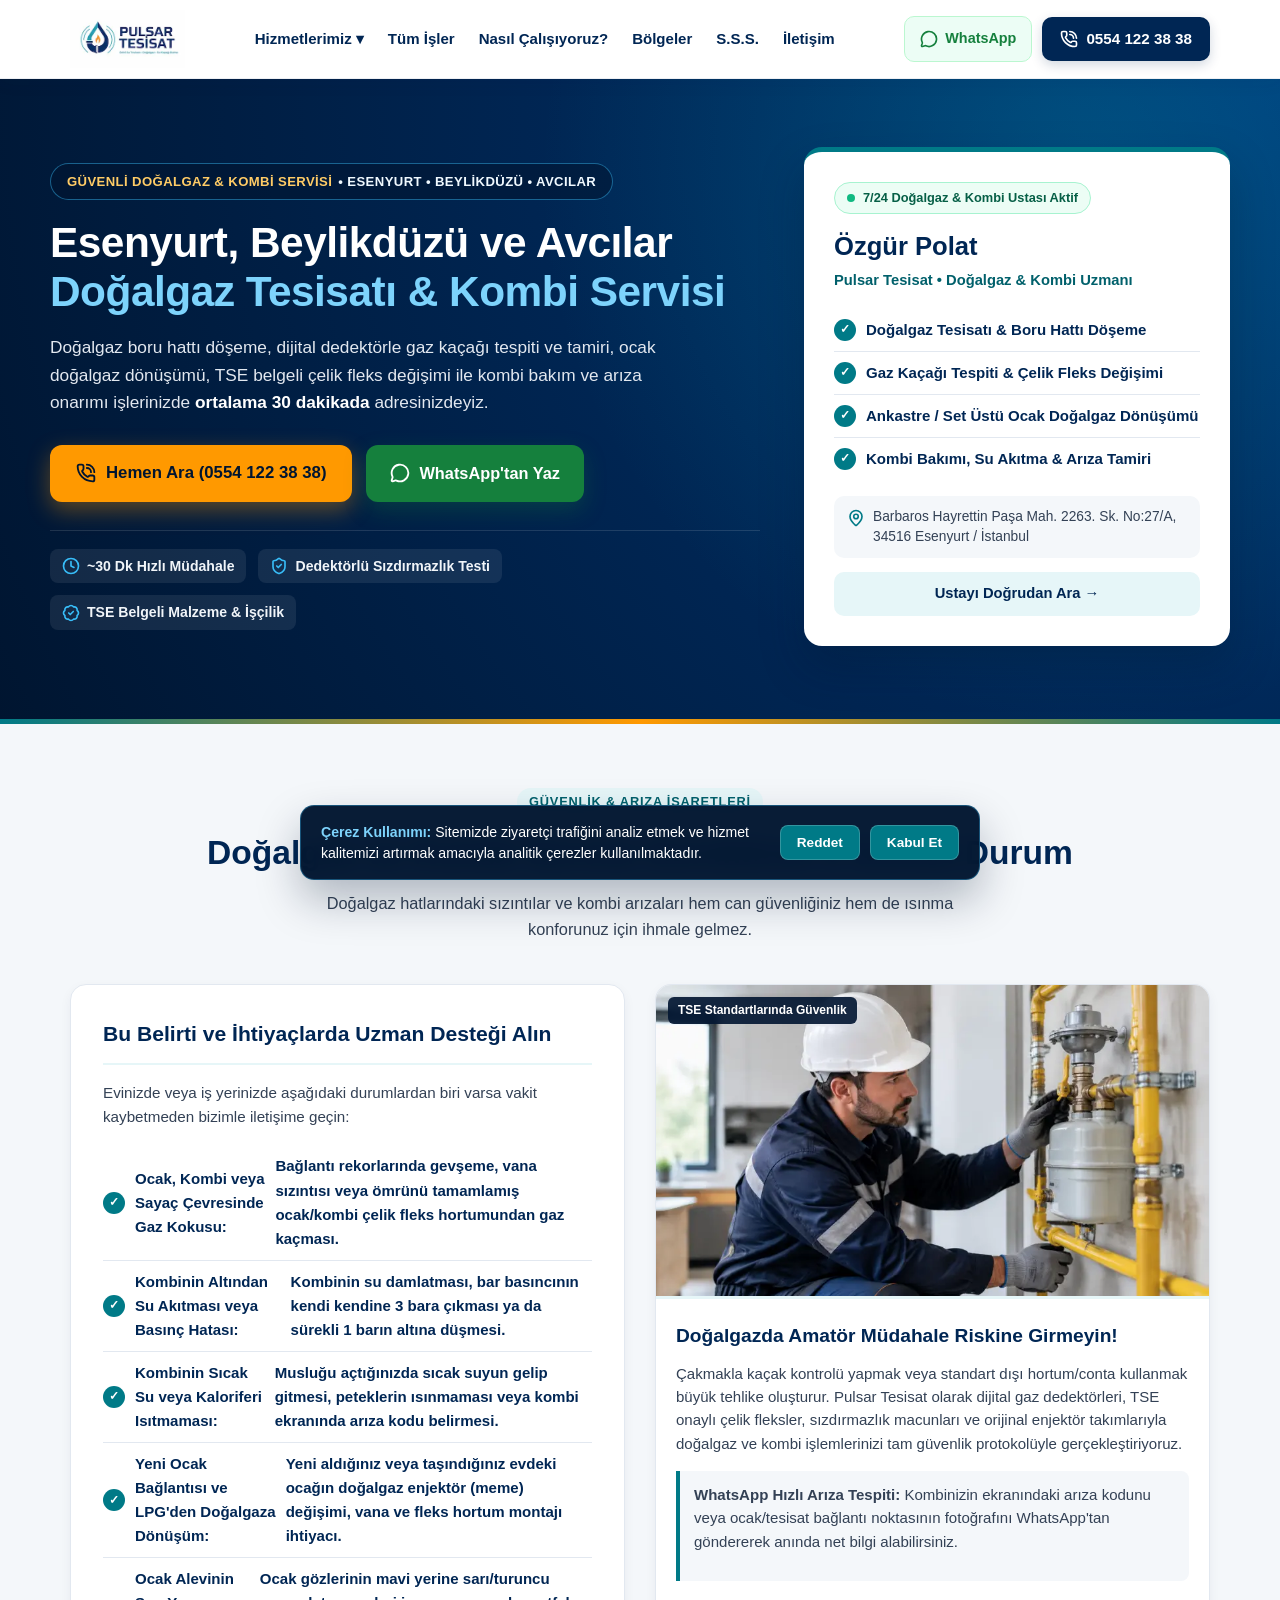
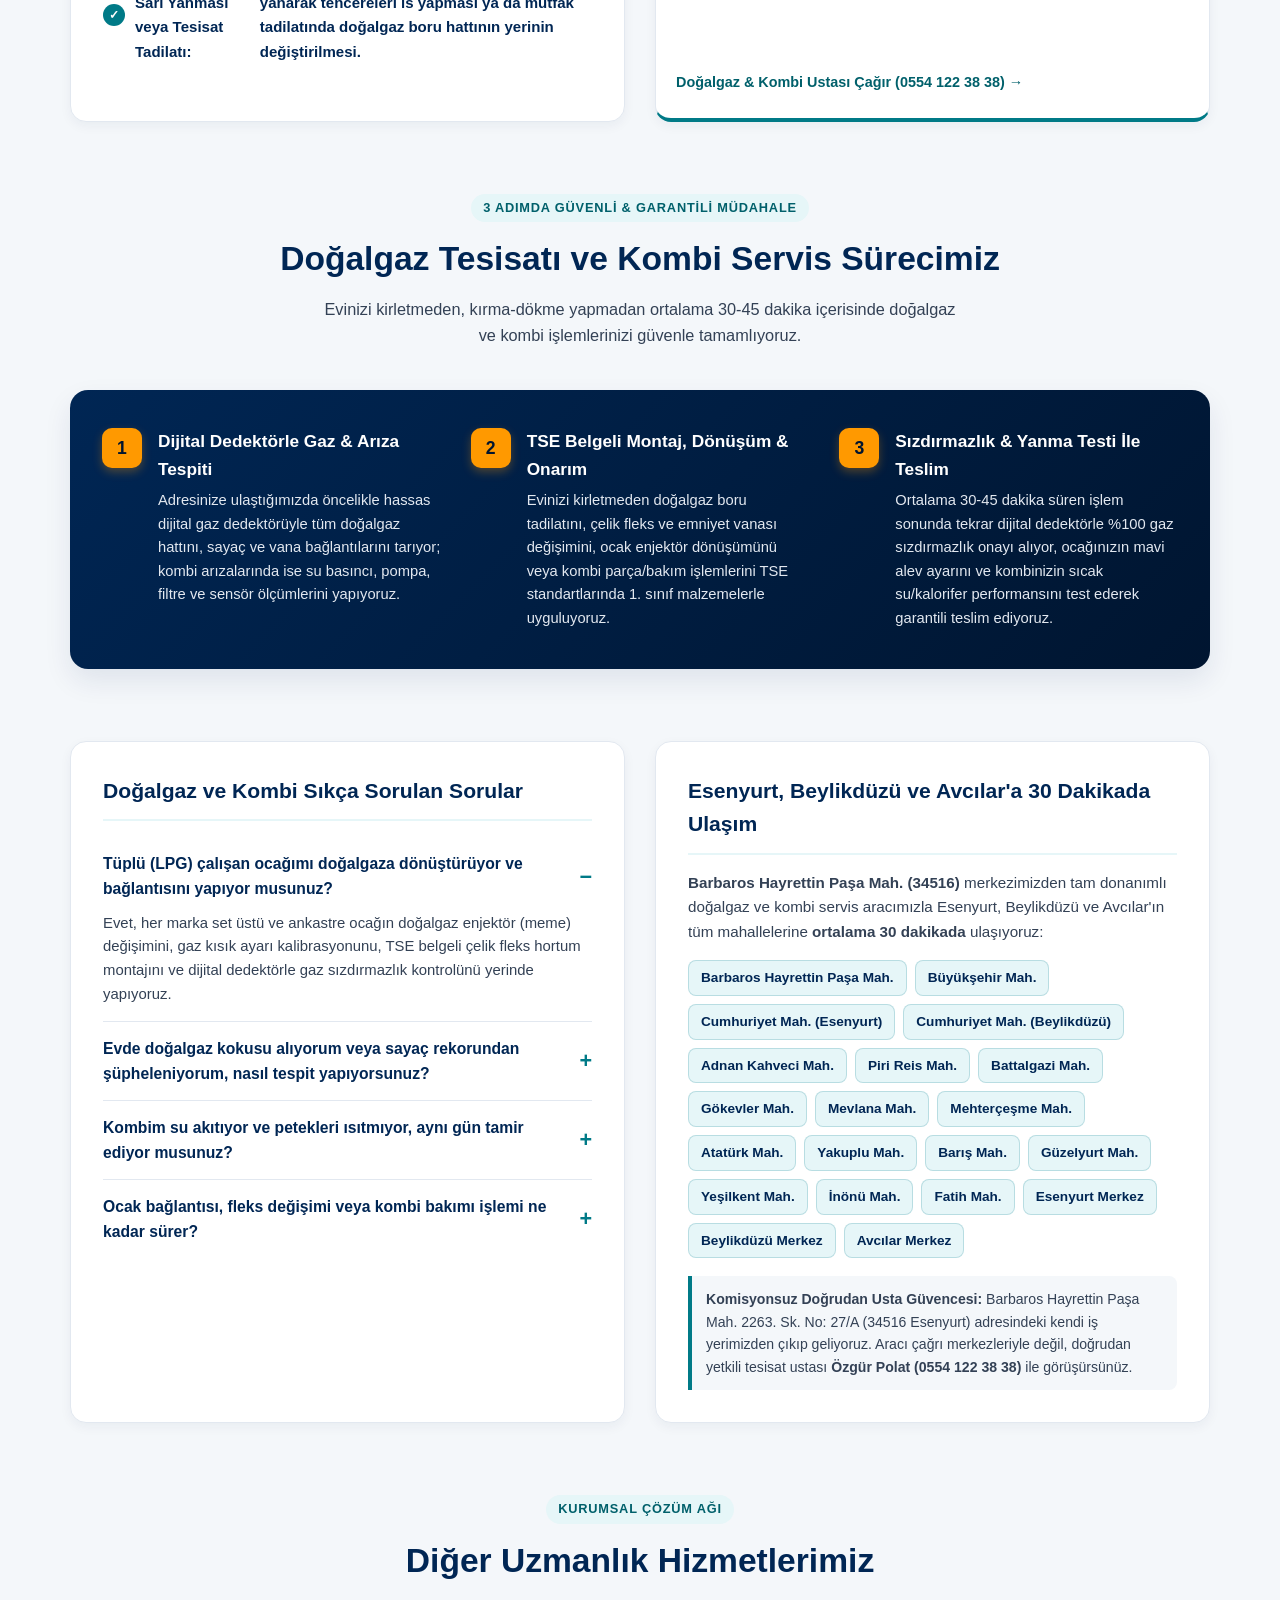
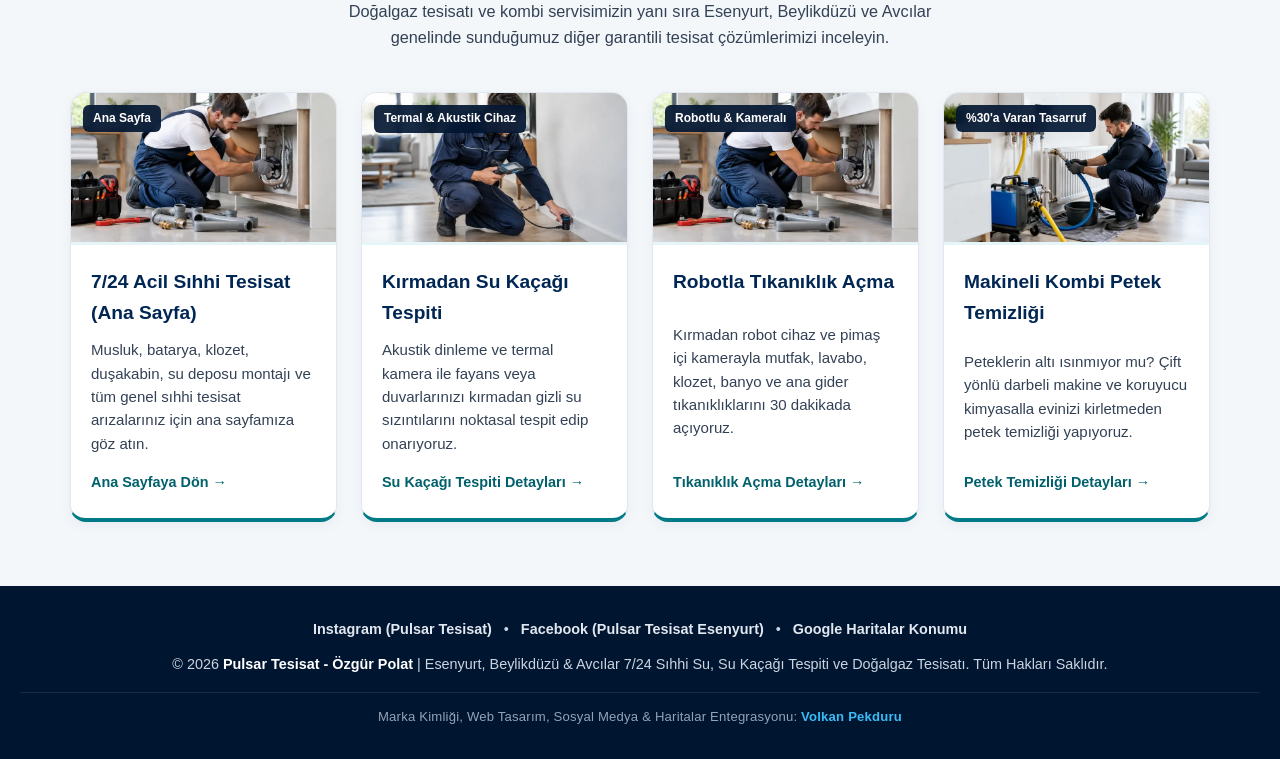
==== dogalgaz-kombi-servisi.html @ 93e3e52d "Add files via upload" ====
<!doctype html>
<html lang="tr">
  <head>
    <!-- KVKK & Google Consent Mode Varsayılan Ayarı -->
    <script>
      window.dataLayer = window.dataLayer || [];
      function gtag() {
        dataLayer.push(arguments);
      }
      const savedConsent = localStorage.getItem("pulsar_cookie_consent");
      gtag("consent", "default", {
        analytics_storage: savedConsent === "granted" ? "granted" : "denied",
        ad_storage: "denied",
        ad_user_data: "denied",
        ad_personalization: "denied",
      });
    </script>

    <!-- Google tag (gtag.js) -->
    <script async src="https://googletagmanager.com/gtm.js?id=GTM-5T6CG87S"></script>
    <script>
      window.dataLayer = window.dataLayer || [];
      function gtag() {
        dataLayer.push(arguments);
      }
      gtag("js", new Date());
    </script>

    <!-- Telefon, WhatsApp ve Harita Tıklama Takibi -->
    <script>
      document.addEventListener("click", function (e) {
        const link = e.target.closest("a");
        if (!link) return;
        const href = link.getAttribute("href") || "";

        if (href.startsWith("tel:")) {
          gtag("event", "telefon_aramasi", { event_category: "iletisim", event_label: "0554 122 38 38" });
        } else if (href.includes("wa.me") || href.includes("whatsapp")) {
          gtag("event", "whatsapp_tiklama", { event_category: "iletisim", event_label: "WhatsApp Mesaj" });
        } else if (href.includes("/maps") || href.includes("maps.") || href.includes("share.google")) {
          gtag("event", "harita_yol_tarifi", { event_category: "konum", event_label: "Google Haritalar" });
        }
      });
    </script>
    <meta charset="UTF-8" />
    <meta name="viewport" content="width=device-width, initial-scale=1.0" />
    <title>Esenyurt, Beylikdüzü ve Avcılar Doğalgaz Tesisatı & Kombi Servisi | Pulsar Tesisat</title>
    <meta name="description" content="Esenyurt, Beylikdüzü ve Avcılar'da doğalgaz tesisatı, gaz kaçağı tespiti, ocak doğalgaz dönüşümü, fleks hortum değişimi ve kombi bakım/arıza servisi: 0554 122 38 38" />
    <meta name="robots" content="index, follow, max-image-preview:large, max-snippet:-1, max-video-preview:-1" />
    <meta name="theme-color" content="#002654" />
    <meta name="geo.region" content="TR-34" />
    <meta name="geo.placename" content="Esenyurt, İstanbul" />
    <meta name="geo.position" content="41.0272691;28.6431282" />
    <meta name="ICBM" content="41.0272691, 28.6431282" />

    <link rel="canonical" href="https://pulsartesisat.com/dogalgaz-kombi-servisi.html" />
    <link rel="icon" href="https://pulsartesisat.com" sizes="192x192" type="image/png" />
    <link rel="apple-touch-icon" href="https://pulsartesisat.com" />

    <!-- Open Graph / WhatsApp & Sosyal Medya Önizleme -->
    <meta property="og:type" content="website" />
    <meta property="og:locale" content="tr_TR" />
    <meta property="og:site_name" content="Pulsar Tesisat" />
    <meta property="og:url" content="https://pulsartesisat.com/dogalgaz-kombi-servisi.html" />
    <meta property="og:title" content="Esenyurt, Beylikdüzü ve Avcılar Doğalgaz Tesisatı & Kombi Servisi | Pulsar Tesisat" />
    <meta property="og:description" content="Doğalgaz boru hattı döşeme, gaz kaçağı tamiri, ocak doğalgaz dönüşümü ve kombi bakım/onarım servisi. Ortalama 30 dakikada kapınızdayız: 0554 122 38 38" />
    <meta property="og:image" content="https://pulsartesisat.com/hizmet-dogalgaz.webp" />
    <meta property="og:image:width" content="840" />
    <meta property="og:image:height" content="472" />

    <!-- Twitter Card -->
    <meta name="twitter:card" content="summary_large_image" />
    <meta name="twitter:title" content="Esenyurt, Beylikdüzü & Avcılar Doğalgaz Tesisatı ve Kombi Servisi" />
    <meta name="twitter:description" content="Doğalgaz tesisatı, ocak dönüşümü, gaz kaçağı onarımı ve kombi bakım servisi. Hemen arayın: 0554 122 38 38" />
    <meta name="twitter:image" content="https://pulsartesisat.com/hizmet-dogalgaz.webp" />

    <link rel="stylesheet" href="style.css" />

    <!-- 1. Hizmet ve Yerel İşletme (Service + Plumber) Yapısal Veri Şeması (JSON-LD) -->
    <script type="application/ld+json">
      {
        "@context": "https://schema.org",
        "@type": "Service",
        "@id": "https://pulsartesisat.com/dogalgaz-kombi-servisi.html#service",
        "name": "Doğalgaz Tesisatı, Ocak Dönüşümü ve Kombi Bakım/Arıza Servisi",
        "serviceType": "Doğalgaz Tesisatı, Ocak Doğalgaz Dönüşümü ve Kombi Tamir/Bakım Servisi",
        "url": "https://pulsartesisat.com/dogalgaz-kombi-servisi.html",
        "image": "https://pulsartesisat.com/hizmet-dogalgaz.webp",
        "description": "Esenyurt, Beylikdüzü ve Avcılar genelinde doğalgaz tesisatı kurulumu, boru hattı tadilatı, dijital dedektörle gaz kaçağı tespiti, ocak doğalgaz dönüşümü, çelik fleks hortum değişimi ve kombi bakım/arıza onarım servisi.",
        "provider": {
          "@type": "Plumber",
          "@id": "https://pulsartesisat.com/#plumber",
          "name": "Pulsar Tesisat - Özgür Polat",
          "url": "https://pulsartesisat.com/",
          "logo": {
            "@type": "ImageObject",
            "url": "https://pulsartesisat.com/favicon.png",
            "width": 192,
            "height": 192
          },
          "image": "https://pulsartesisat.com/hizmet-dogalgaz.webp",
          "telephone": "+905541223838",
          "email": "pulsartesisat@gmail.com",
          "priceRange": "₺₺",
          "address": {
            "@type": "PostalAddress",
            "streetAddress": "Barbaros Hayrettin Paşa Mah. 2263. Sk. No: 27/A",
            "addressLocality": "Esenyurt",
            "addressRegion": "İstanbul",
            "postalCode": "34516",
            "addressCountry": "TR"
          },
          "geo": {
            "@type": "GeoCoordinates",
            "latitude": 41.0272691,
            "longitude": 28.6431282
          },
          "openingHoursSpecification": {
            "@type": "OpeningHoursSpecification",
            "dayOfWeek": ["Monday", "Tuesday", "Wednesday", "Thursday", "Friday", "Saturday", "Sunday"],
            "opens": "00:00",
            "closes": "23:59"
          }
        },
        "areaServed": [
          { "@type": "City", "name": "Esenyurt, İstanbul" },
          { "@type": "City", "name": "Beylikdüzü, İstanbul" },
          { "@type": "City", "name": "Avcılar, İstanbul" },
          { "@type": "Place", "name": "Barbaros Hayrettin Paşa Mahallesi, Esenyurt" },
          { "@type": "Place", "name": "Büyükşehir Mahallesi, Beylikdüzü" },
          { "@type": "Place", "name": "Cumhuriyet Mahallesi, Beylikdüzü" },
          { "@type": "Place", "name": "Cumhuriyet Mahallesi, Esenyurt" },
          { "@type": "Place", "name": "Adnan Kahveci Mahallesi, Beylikdüzü" },
          { "@type": "Place", "name": "Piri Reis Mahallesi, Esenyurt" },
          { "@type": "Place", "name": "Battalgazi Mahallesi, Esenyurt" },
          { "@type": "Place", "name": "Gökevler Mahallesi, Esenyurt" },
          { "@type": "Place", "name": "Mevlana Mahallesi, Esenyurt" },
          { "@type": "Place", "name": "Mehterçeşme Mahallesi, Esenyurt" },
          { "@type": "Place", "name": "Atatürk Mahallesi, Esenyurt" },
          { "@type": "Place", "name": "Yakuplu Mahallesi, Beylikdüzü" },
          { "@type": "Place", "name": "Barış Mahallesi, Beylikdüzü" },
          { "@type": "Place", "name": "Güzelyurt Mahallesi, Esenyurt" },
          { "@type": "Place", "name": "Yeşilkent Mahallesi, Esenyurt" },
          { "@type": "Place", "name": "İnönü Mahallesi, Esenyurt" },
          { "@type": "Place", "name": "Fatih Mahallesi, Esenyurt" }
        ]
      }
    </script>

    <!-- 2. Sıkça Sorulan Sorular (FAQPage) Yapısal Veri Şeması (JSON-LD) -->
    <script type="application/ld+json">
      {
        "@context": "https://schema.org",
        "@type": "FAQPage",
        "mainEntity": [
          {
            "@type": "Question",
            "name": "Tüplü (LPG) çalışan ocağımı doğalgaza dönüştürüyor ve bağlantısını yapıyor musunuz?",
            "acceptedAnswer": {
              "@type": "Answer",
              "text": "Evet, her marka set üstü ve ankastre ocağın doğalgaz enjektör (meme) değişimini, gaz kısık ayarı kalibrasyonunu, TSE belgeli çelik fleks hortum montajını ve dijital dedektörle gaz sızdırmazlık kontrolünü yerinde yapıyoruz."
            }
          },
          {
            "@type": "Question",
            "name": "Evde doğalgaz kokusu alıyorum veya sayaç rekorundan şüpheleniyorum, nasıl tespit yapıyorsunuz?",
            "acceptedAnswer": {
              "@type": "Answer",
              "text": "Hassas dijital gaz kaçağı dedektörümüzle sayaç bağlantılarını, vana rekorlarını, ocak fleksini ve kombi hattını tarayarak sızıntı noktasını anında belirliyor; aşınmış conta, vana veya fleks hortumu TSE onaylı malzemeyle değiştirip güvenliğinizi sağlıyoruz."
            }
          },
          {
            "@type": "Question",
            "name": "Kombim su akıtıyor ve petekleri ısıtmıyor, aynı gün tamir ediyor musunuz?",
            "acceptedAnswer": {
              "@type": "Answer",
              "text": "Evet, kombinin su akıtma, basınç düşürme, sıcak su vermeme veya petekleri ısıtmama arızalarına aynı gün müdahale ediyoruz. Genleşme tankı basıncı, doldurma musluğu, emniyet ventili, üç yollu vana ve filtre kontrollerini yaparak arızayı yerinde gideriyoruz."
            }
          },
          {
            "@type": "Question",
            "name": "Ocak bağlantısı, fleks değişimi veya kombi bakımı işlemi ne kadar sürer?",
            "acceptedAnswer": {
              "@type": "Answer",
              "text": "Ocak doğalgaz dönüşümü, çelik fleks hortum montajı ve gaz kaçağı onarımı ortalama 20-30 dakika; detaylı kombi bakımı ve arıza onarımı ise ortalama 30-45 dakika içinde tamamlanarak güvenli kullanımınıza sunulur."
            }
          }
        ]
      }
    </script>
  </head>
  <body>
    <header>
      <div class="nav-container">
        <a href="index.html" class="logo-box" aria-label="Pulsar Tesisat Ana Sayfa">
          <img src="logo.webp" alt="Pulsar Tesisat - Esenyurt Beylikdüzü Avcılar Tesisatçı" width="280" height="141" fetchpriority="high" />
        </a>
        <nav class="nav-links" id="navLinks" aria-label="Ana Menü">
          <div class="nav-dropdown">
            <button type="button" class="dropdown-toggle" aria-expanded="false">Hizmetlerimiz ▾</button>
            <div class="dropdown-menu">
              <a href="index.html">Ana Sayfa (Tüm Hizmetler)</a>
              <a href="su-kacagi-tespiti.html">Kırmadan Su Kaçağı Tespiti</a>
              <a href="tikaniklik-acma.html">Robotla Tıkanıklık Açma</a>
              <a href="petek-temizligi.html">Makineli Kombi Petek Temizliği</a>
              <a href="dogalgaz-kombi-servisi.html">Doğalgaz Tesisatı & Kombi Servisi</a>
            </div>
          </div>
          <a href="index.html#tum-hizmetler">Tüm İşler</a>
          <a href="index.html#nasil-calisiyoruz">Nasıl Çalışıyoruz?</a>
          <a href="index.html#bolgeler">Bölgeler</a>
          <a href="#sss">S.S.S.</a>
          <a href="index.html#iletisim">İletişim</a>
        </nav>
        <div class="header-actions">
          <a href="https://wa.me/905541223838?text=Merhaba%20%C3%96zg%C3%BCr%20Usta%2C%20do%C4%9Falgaz%20tesisat%C4%B1%20ve%20kombi%20servisi%20i%C3%A7in%20ula%C5%9F%C4%B1yorum." target="_blank" rel="noopener" class="header-wp" aria-label="WhatsApp Hızlı Mesaj">
            <svg class="icon" viewBox="0 0 24 24" aria-hidden="true">
              <path d="M2.992 16.342a2 2 0 0 1 .094 1.167l-1.065 3.29a1 1 0 0 0 1.236 1.168l3.413-.998a2 2 0 0 1 1.099.092 10 10 0 1 0-4.777-4.719" />
            </svg>
            <span>WhatsApp</span>
          </a>
          <a href="tel:+905541223838" class="header-cta" aria-label="0554 122 38 38 Hemen Ara">
            <svg class="icon" viewBox="0 0 24 24" aria-hidden="true">
              <path d="M13 2a9 9 0 0 1 9 9" />
              <path d="M13 6a5 5 0 0 1 5 5" />
              <path d="M13.832 16.568a1 1 0 0 0 1.213-.303l.355-.465A2 2 0 0 1 17 15h3a2 2 0 0 1 2 2v3a2 2 0 0 1-2 2A18 18 0 0 1 2 4a2 2 0 0 1 2-2h3a2 2 0 0 1 2 2v3a2 2 0 0 1-.8 1.6l-.468.351a1 1 0 0 0-.292 1.233 14 14 0 0 0 6.392 6.384" />
            </svg>
            <span>0554 122 38 38</span>
          </a>
          <button type="button" class="mobile-menu-btn" id="mobileMenuBtn" aria-label="Menüyü Aç veya Kapat" aria-expanded="false">☰</button>
        </div>
      </div>
    </header>

    <main>
      <!-- Bölüm 1: Giriş (Hero) Alanı -->
      <section class="hero">
        <div class="hero-container">
          <div class="hero-content">
            <div class="badge-247">
              <span class="badge-highlight">GÜVENLİ DOĞALGAZ &amp; KOMBİ SERVİSİ</span>
              <span>• ESENYURT • BEYLİKDÜZÜ • AVCILAR</span>
            </div>
            <h1>Esenyurt, Beylikdüzü ve Avcılar <span class="text-gradient">Doğalgaz Tesisatı &amp; Kombi Servisi</span></h1>
            <p>Doğalgaz boru hattı döşeme, dijital dedektörle gaz kaçağı tespiti ve tamiri, ocak doğalgaz dönüşümü, TSE belgeli çelik fleks değişimi ile kombi bakım ve arıza onarımı işlerinizde <strong>ortalama 30 dakikada</strong> adresinizdeyiz.</p>
            <div class="hero-buttons">
              <a href="tel:+905541223838" class="btn-call">
                <svg class="icon icon-md" viewBox="0 0 24 24" aria-hidden="true">
                  <path d="M13 2a9 9 0 0 1 9 9" />
                  <path d="M13 6a5 5 0 0 1 5 5" />
                  <path d="M13.832 16.568a1 1 0 0 0 1.213-.303l.355-.465A2 2 0 0 1 17 15h3a2 2 0 0 1 2 2v3a2 2 0 0 1-2 2A18 18 0 0 1 2 4a2 2 0 0 1 2-2h3a2 2 0 0 1 2 2v3a2 2 0 0 1-.8 1.6l-.468.351a1 1 0 0 0-.292 1.233 14 14 0 0 0 6.392 6.384" />
                </svg>
                Hemen Ara (0554 122 38 38)
              </a>
              <a href="https://wa.me/905541223838?text=Merhaba%20%C3%96zg%C3%BCr%20Usta%2C%20do%C4%9Falgaz%20tesisat%C4%B1%20ve%20kombi%20servisi%20i%C3%A7in%20ula%C5%9F%C4%B1yorum." target="_blank" rel="noopener" class="btn-wp">
                <svg class="icon icon-md" viewBox="0 0 24 24" aria-hidden="true">
                  <path d="M2.992 16.342a2 2 0 0 1 .094 1.167l-1.065 3.29a1 1 0 0 0 1.236 1.168l3.413-.998a2 2 0 0 1 1.099.092 10 10 0 1 0-4.777-4.719" />
                </svg>
                WhatsApp'tan Yaz
              </a>
            </div>

            <div class="hero-trust-strip">
              <div class="trust-pill">
                <svg class="icon icon-teal" viewBox="0 0 24 24" aria-hidden="true">
                  <circle cx="12" cy="12" r="10" />
                  <path d="M12 6v6l4 2" />
                </svg>
                <span>~30 Dk Hızlı Müdahale</span>
              </div>
              <div class="trust-pill">
                <svg class="icon icon-teal" viewBox="0 0 24 24" aria-hidden="true">
                  <path d="M20 13c0 5-3.5 7.5-7.66 8.95a1 1 0 0 1-.67-.01C7.5 20.5 4 18 4 13V6a1 1 0 0 1 1-1c2 0 4.5-1.2 6.24-2.72a1.17 1.17 0 0 1 1.52 0C14.51 3.81 17 5 19 5a1 1 0 0 1 1 1z" />
                  <path d="m9 12 2 2 4-4" />
                </svg>
                <span>Dedektörlü Sızdırmazlık Testi</span>
              </div>
              <div class="trust-pill">
                <svg class="icon icon-teal" viewBox="0 0 24 24" aria-hidden="true">
                  <path d="M3.85 8.62a4 4 0 0 1 4.78-4.77 4 4 0 0 1 6.74 0 4 4 0 0 1 4.78 4.78 4 4 0 0 1 0 6.74 4 4 0 0 1-4.77 4.78 4 4 0 0 1-6.75 0 4 4 0 0 1-4.78-4.77 4 4 0 0 1 0-6.76Z" />
                  <path d="m9 12 2 2 4-4" />
                </svg>
                <span>TSE Belgeli Malzeme &amp; İşçilik</span>
              </div>
            </div>
          </div>

          <aside class="master-card" aria-label="Yetkili Usta Bilgileri">
            <div class="live-status">
              <span class="pulse-dot"></span>
              7/24 Doğalgaz &amp; Kombi Ustası Aktif
            </div>
            <h2>Özgür Polat</h2>
            <span class="master-role">Pulsar Tesisat • Doğalgaz &amp; Kombi Uzmanı</span>
            <ul class="check-list">
              <li>Doğalgaz Tesisatı &amp; Boru Hattı Döşeme</li>
              <li>Gaz Kaçağı Tespiti &amp; Çelik Fleks Değişimi</li>
              <li>Ankastre / Set Üstü Ocak Doğalgaz Dönüşümü</li>
              <li>Kombi Bakımı, Su Akıtma &amp; Arıza Tamiri</li>
            </ul>
            <div class="master-address">
              <svg class="icon icon-pin" viewBox="0 0 24 24" aria-hidden="true">
                <path d="M20 10c0 4.993-5.539 10.193-7.399 11.799a1 1 0 0 1-1.202 0C9.539 20.193 4 14.993 4 10a8 8 0 0 1 16 0" />
                <circle cx="12" cy="10" r="3" />
              </svg>
              <span>Barbaros Hayrettin Paşa Mah. 2263. Sk. No:27/A, 34516 Esenyurt / İstanbul</span>
            </div>
            <a href="tel:+905541223838" class="master-card-cta"> Ustayı Doğrudan Ara → </a>
          </aside>
        </div>
      </section>

      <!-- Bölüm 2: Sorun Belirtileri -->
      <section class="section" id="belirtiler">
        <div class="section-title">
          <span class="section-tag">Güvenlik &amp; Arıza İşaretleri</span>
          <h2>Doğalgaz ve Kombi Servisi Gerektiren 5 Somut Durum</h2>
          <p>Doğalgaz hatlarındaki sızıntılar ve kombi arızaları hem can güvenliğiniz hem de ısınma konforunuz için ihmale gelmez.</p>
        </div>

        <div class="info-grid">
          <div class="card-panel">
            <h2>Bu Belirti ve İhtiyaçlarda Uzman Desteği Alın</h2>
            <p class="panel-desc">Evinizde veya iş yerinizde aşağıdaki durumlardan biri varsa vakit kaybetmeden bizimle iletişime geçin:</p>
            <ul class="check-list">
              <li><strong>Ocak, Kombi veya Sayaç Çevresinde Gaz Kokusu:</strong> Bağlantı rekorlarında gevşeme, vana sızıntısı veya ömrünü tamamlamış ocak/kombi çelik fleks hortumundan gaz kaçması.</li>
              <li><strong>Kombinin Altından Su Akıtması veya Basınç Hatası:</strong> Kombinin su damlatması, bar basıncının kendi kendine 3 bara çıkması ya da sürekli 1 barın altına düşmesi.</li>
              <li><strong>Kombinin Sıcak Su veya Kaloriferi Isıtmaması:</strong> Musluğu açtığınızda sıcak suyun gelip gitmesi, peteklerin ısınmaması veya kombi ekranında arıza kodu belirmesi.</li>
              <li><strong>Yeni Ocak Bağlantısı ve LPG'den Doğalgaza Dönüşüm:</strong> Yeni aldığınız veya taşındığınız evdeki ocağın doğalgaz enjektör (meme) değişimi, vana ve fleks hortum montajı ihtiyacı.</li>
              <li><strong>Ocak Alevinin Sarı Yanması veya Tesisat Tadilatı:</strong> Ocak gözlerinin mavi yerine sarı/turuncu yanarak tencereleri is yapması ya da mutfak tadilatında doğalgaz boru hattının yerinin değiştirilmesi.</li>
            </ul>
          </div>

          <div class="service-card">
            <div class="service-img-wrap">
              <span class="service-badge">TSE Standartlarında Güvenlik</span>
              <img src="hizmet-dogalgaz.webp" alt="Esenyurt Beylikdüzü Avcılar Doğalgaz Tesisatı, Ocak Dönüşümü ve Kombi Bakım Servisi" class="service-img" width="840" height="472" loading="lazy" />
            </div>
            <div class="service-body">
              <div>
                <h3>Doğalgazda Amatör Müdahale Riskine Girmeyin!</h3>
                <p>
                  Çakmakla kaçak kontrolü yapmak veya standart dışı hortum/conta kullanmak büyük tehlike oluşturur. Pulsar Tesisat olarak dijital gaz dedektörleri, TSE onaylı çelik fleksler, sızdırmazlık macunları ve orijinal enjektör takımlarıyla doğalgaz ve kombi işlemlerinizi tam güvenlik
                  protokolüyle gerçekleştiriyoruz.
                </p>
                <div class="local-seo-note">
                  <p><strong>WhatsApp Hızlı Arıza Tespiti:</strong> Kombinizin ekranındaki arıza kodunu veya ocak/tesisat bağlantı noktasının fotoğrafını WhatsApp'tan göndererek anında net bilgi alabilirsiniz.</p>
                </div>
              </div>
              <a href="tel:+905541223838" class="service-link">Doğalgaz &amp; Kombi Ustası Çağır (0554 122 38 38) →</a>
            </div>
          </div>
        </div>
      </section>

      <!-- Bölüm 3: Adım Adım Çözüm Süreci -->
      <section class="section section-tight-top" id="cozum-sureci">
        <div class="section-title">
          <span class="section-tag">3 Adımda Güvenli &amp; Garantili Müdahale</span>
          <h2>Doğalgaz Tesisatı ve Kombi Servis Sürecimiz</h2>
          <p>Evinizi kirletmeden, kırma-dökme yapmadan ortalama 30-45 dakika içerisinde doğalgaz ve kombi işlemlerinizi güvenle tamamlıyoruz.</p>
        </div>

        <div class="steps-box">
          <div class="step-item">
            <div class="step-num">1</div>
            <div>
              <h3>Dijital Dedektörle Gaz &amp; Arıza Tespiti</h3>
              <p>Adresinize ulaştığımızda öncelikle hassas dijital gaz dedektörüyle tüm doğalgaz hattını, sayaç ve vana bağlantılarını tarıyor; kombi arızalarında ise su basıncı, pompa, filtre ve sensör ölçümlerini yapıyoruz.</p>
            </div>
          </div>
          <div class="step-item">
            <div class="step-num">2</div>
            <div>
              <h3>TSE Belgeli Montaj, Dönüşüm &amp; Onarım</h3>
              <p>Evinizi kirletmeden doğalgaz boru tadilatını, çelik fleks ve emniyet vanası değişimini, ocak enjektör dönüşümünü veya kombi parça/bakım işlemlerini TSE standartlarında 1. sınıf malzemelerle uyguluyoruz.</p>
            </div>
          </div>
          <div class="step-item">
            <div class="step-num">3</div>
            <div>
              <h3>Sızdırmazlık &amp; Yanma Testi İle Teslim</h3>
              <p>Ortalama 30-45 dakika süren işlem sonunda tekrar dijital dedektörle %100 gaz sızdırmazlık onayı alıyor, ocağınızın mavi alev ayarını ve kombinizin sıcak su/kalorifer performansını test ederek garantili teslim ediyoruz.</p>
            </div>
          </div>
        </div>
      </section>

      <!-- Bölüm 4 (Hizmete Özel S.S.S.) & Bölüm 5 (Bölgesel Ulaşım) -->
      <section class="section section-tight-top" id="sss-ve-bolgeler">
        <div class="info-grid">
          <!-- Bölüm 4: Hizmete Özel S.S.S. -->
          <div class="card-panel" id="sss">
            <h2>Doğalgaz ve Kombi Sıkça Sorulan Sorular</h2>
            <details open>
              <summary>Tüplü (LPG) çalışan ocağımı doğalgaza dönüştürüyor ve bağlantısını yapıyor musunuz?</summary>
              <p>Evet, her marka set üstü ve ankastre ocağın doğalgaz enjektör (meme) değişimini, gaz kısık ayarı kalibrasyonunu, TSE belgeli çelik fleks hortum montajını ve dijital dedektörle gaz sızdırmazlık kontrolünü yerinde yapıyoruz.</p>
            </details>
            <details>
              <summary>Evde doğalgaz kokusu alıyorum veya sayaç rekorundan şüpheleniyorum, nasıl tespit yapıyorsunuz?</summary>
              <p>Hassas dijital gaz kaçağı dedektörümüzle sayaç bağlantılarını, vana rekorlarını, ocak fleksini ve kombi hattını tarayarak sızıntı noktasını anında belirliyor; aşınmış conta, vana veya fleks hortumu TSE onaylı malzemeyle değiştirip güvenliğinizi sağlıyoruz.</p>
            </details>
            <details>
              <summary>Kombim su akıtıyor ve petekleri ısıtmıyor, aynı gün tamir ediyor musunuz?</summary>
              <p>Evet, kombinin su akıtma, basınç düşürme, sıcak su vermeme veya petekleri ısıtmama arızalarına aynı gün müdahale ediyoruz. Genleşme tankı basıncı, doldurma musluğu, emniyet ventili, üç yollu vana ve filtre kontrollerini yaparak arızayı yerinde gideriyoruz.</p>
            </details>
            <details>
              <summary>Ocak bağlantısı, fleks değişimi veya kombi bakımı işlemi ne kadar sürer?</summary>
              <p>Ocak doğalgaz dönüşümü, çelik fleks hortum montajı ve gaz kaçağı onarımı ortalama 20-30 dakika; detaylı kombi bakımı ve arıza onarımı ise ortalama 30-45 dakika içinde tamamlanarak güvenli kullanımınıza sunulur.</p>
            </details>
          </div>

          <!-- Bölüm 5: Bölgesel Ulaşım -->
          <div class="card-panel" id="bolgesel-ulasim">
            <h2>Esenyurt, Beylikdüzü ve Avcılar'a 30 Dakikada Ulaşım</h2>
            <p class="panel-desc"><strong>Barbaros Hayrettin Paşa Mah. (34516)</strong> merkezimizden tam donanımlı doğalgaz ve kombi servis aracımızla Esenyurt, Beylikdüzü ve Avcılar'ın tüm mahallelerine <strong>ortalama 30 dakikada</strong> ulaşıyoruz:</p>
            <div class="neighborhood-tags" role="list">
              <span class="tag" role="listitem">Barbaros Hayrettin Paşa Mah.</span>
              <span class="tag" role="listitem">Büyükşehir Mah.</span>
              <span class="tag" role="listitem">Cumhuriyet Mah. (Esenyurt)</span>
              <span class="tag" role="listitem">Cumhuriyet Mah. (Beylikdüzü)</span>
              <span class="tag" role="listitem">Adnan Kahveci Mah.</span>
              <span class="tag" role="listitem">Piri Reis Mah.</span>
              <span class="tag" role="listitem">Battalgazi Mah.</span>
              <span class="tag" role="listitem">Gökevler Mah.</span>
              <span class="tag" role="listitem">Mevlana Mah.</span>
              <span class="tag" role="listitem">Mehterçeşme Mah.</span>
              <span class="tag" role="listitem">Atatürk Mah.</span>
              <span class="tag" role="listitem">Yakuplu Mah.</span>
              <span class="tag" role="listitem">Barış Mah.</span>
              <span class="tag" role="listitem">Güzelyurt Mah.</span>
              <span class="tag" role="listitem">Yeşilkent Mah.</span>
              <span class="tag" role="listitem">İnönü Mah.</span>
              <span class="tag" role="listitem">Fatih Mah.</span>
              <span class="tag" role="listitem">Esenyurt Merkez</span>
              <span class="tag" role="listitem">Beylikdüzü Merkez</span>
              <span class="tag" role="listitem">Avcılar Merkez</span>
            </div>
            <div class="local-seo-note">
              <p>
                <strong>Komisyonsuz Doğrudan Usta Güvencesi:</strong> Barbaros Hayrettin Paşa Mah. 2263. Sk. No: 27/A (34516 Esenyurt) adresindeki kendi iş yerimizden çıkıp geliyoruz. Aracı çağrı merkezleriyle değil, doğrudan yetkili tesisat ustası <strong>Özgür Polat (0554 122 38 38)</strong> ile
                görüşürsünüz.
              </p>
            </div>
          </div>
        </div>
      </section>

      <!-- Bölüm 6: Diğer Hizmetler İç Linkleme -->
      <section class="section section-tight-top" id="diger-hizmetler">
        <div class="section-title">
          <span class="section-tag">Kurumsal Çözüm Ağı</span>
          <h2>Diğer Uzmanlık Hizmetlerimiz</h2>
          <p>Doğalgaz tesisatı ve kombi servisimizin yanı sıra Esenyurt, Beylikdüzü ve Avcılar genelinde sunduğumuz diğer garantili tesisat çözümlerimizi inceleyin.</p>
        </div>

        <div class="services-grid">
          <article class="service-card">
            <div class="service-img-wrap">
              <span class="service-badge">Ana Sayfa</span>
              <img src="hizmet-sihhi.webp" alt="Pulsar Tesisat Ana Sayfa - 7/24 Acil Sıhhi Su Tesisatı ve Onarım" class="service-img" width="840" height="472" loading="lazy" />
            </div>
            <div class="service-body">
              <h3>7/24 Acil Sıhhi Tesisat (Ana Sayfa)</h3>
              <p>Musluk, batarya, klozet, duşakabin, su deposu montajı ve tüm genel sıhhi tesisat arızalarınız için ana sayfamıza göz atın.</p>
              <a href="index.html" class="service-link">Ana Sayfaya Dön →</a>
            </div>
          </article>

          <article class="service-card">
            <div class="service-img-wrap">
              <span class="service-badge">Termal &amp; Akustik Cihaz</span>
              <img src="hizmet-kacak.webp" alt="Kırmadan Cihazla, Termal ve Akustik Su Kaçağı Tespiti" class="service-img" width="840" height="472" loading="lazy" />
            </div>
            <div class="service-body">
              <h3>Kırmadan Su Kaçağı Tespiti</h3>
              <p>Akustik dinleme ve termal kamera ile fayans veya duvarlarınızı kırmadan gizli su sızıntılarını noktasal tespit edip onarıyoruz.</p>
              <a href="su-kacagi-tespiti.html" class="service-link">Su Kaçağı Tespiti Detayları →</a>
            </div>
          </article>

          <article class="service-card">
            <div class="service-img-wrap">
              <span class="service-badge">Robotlu &amp; Kameralı</span>
              <img src="hizmet-sihhi.webp" alt="Robotla ve Kameralı Lavabo, Mutfak, Klozet ve Gider Tıkanıklığı Açma" class="service-img" width="840" height="472" loading="lazy" />
            </div>
            <div class="service-body">
              <h3>Robotla Tıkanıklık Açma</h3>
              <p>Kırmadan robot cihaz ve pimaş içi kamerayla mutfak, lavabo, klozet, banyo ve ana gider tıkanıklıklarını 30 dakikada açıyoruz.</p>
              <a href="tikaniklik-acma.html" class="service-link">Tıkanıklık Açma Detayları →</a>
            </div>
          </article>

          <article class="service-card">
            <div class="service-img-wrap">
              <span class="service-badge">%30'a Varan Tasarruf</span>
              <img src="hizmet-petek.webp" alt="Makineli ve İlaçlı Kombi Petek Temizliği Hizmeti" class="service-img" width="840" height="472" loading="lazy" />
            </div>
            <div class="service-body">
              <h3>Makineli Kombi Petek Temizliği</h3>
              <p>Peteklerin altı ısınmıyor mu? Çift yönlü darbeli makine ve koruyucu kimyasalla evinizi kirletmeden petek temizliği yapıyoruz.</p>
              <a href="petek-temizligi.html" class="service-link">Petek Temizliği Detayları →</a>
            </div>
          </article>
        </div>
      </section>
    </main>

    <footer>
      <div class="footer-container">
        <div class="footer-socials">
          <a href="https://www.instagram.com/pulsartesisat" target="_blank" rel="noopener">Instagram (Pulsar Tesisat)</a>
          <span>•</span>
          <a href="https://www.facebook.com/pulsartesisatesenyurt" target="_blank" rel="noopener">Facebook (Pulsar Tesisat Esenyurt)</a>
          <span>•</span>
          <a href="https://maps.app.goo.gl/ySVfVjNS8mh7vHLx8" target="_blank" rel="noopener">Google Haritalar Konumu</a>
        </div>
        <p>© <span id="currentYear">2026</span> <strong>Pulsar Tesisat - Özgür Polat</strong> | Esenyurt, Beylikdüzü &amp; Avcılar 7/24 Sıhhi Su, Su Kaçağı Tespiti ve Doğalgaz Tesisatı. Tüm Hakları Saklıdır.</p>
      </div>
      <div class="agency-signature">
        Marka Kimliği, Web Tasarım, Sosyal Medya &amp; Haritalar Entegrasyonu:
        <a href="https://wa.me/volkanpekduru" target="_blank" rel="noopener">Volkan Pekduru</a>
      </div>
    </footer>

    <!-- Mobil Sabit Arama & WhatsApp Barı -->
    <div class="mobile-sticky-bar" role="region" aria-label="Hızlı İletişim Çubuğu">
      <a href="tel:+905541223838" class="sticky-call">
        <svg class="icon" viewBox="0 0 24 24" aria-hidden="true">
          <path d="M13 2a9 9 0 0 1 9 9" />
          <path d="M13 6a5 5 0 0 1 5 5" />
          <path d="M13.832 16.568a1 1 0 0 0 1.213-.303l.355-.465A2 2 0 0 1 17 15h3a2 2 0 0 1 2 2v3a2 2 0 0 1-2 2A18 18 0 0 1 2 4a2 2 0 0 1 2-2h3a2 2 0 0 1 2 2v3a2 2 0 0 1-.8 1.6l-.468.351a1 1 0 0 0-.292 1.233 14 14 0 0 0 6.392 6.384" />
        </svg>
        Hemen Ara
      </a>
      <a href="https://wa.me/905541223838?text=Merhaba%20%C3%96zg%C3%BCr%20Usta%2C%20do%C4%9Falgaz%20tesisat%C4%B1%20ve%20kombi%20servisi%20i%C3%A7in%20ula%C5%9F%C4%B1yorum." target="_blank" rel="noopener" class="sticky-wp">
        <svg class="icon" viewBox="0 0 24 24" aria-hidden="true">
          <path d="M2.992 16.342a2 2 0 0 1 .094 1.167l-1.065 3.29a1 1 0 0 0 1.236 1.168l3.413-.998a2 2 0 0 1 1.099.092 10 10 0 1 0-4.777-4.719" />
        </svg>
        WhatsApp'tan Yaz
      </a>
    </div>

    <script src="script.js" defer></script>
  </body>
</html>
---- style.css ----
:root {
  --navy: #002654;
  --navy-dark: #001530;
  --teal: #007a87;
  --teal-dark: #00606b;
  --teal-light: #e6f6f8;
  --orange: #ff9900;
  --orange-hover: #e68a00;
  --whatsapp: #15803d;
  --whatsapp-hover: #166534;
  --bg-light: #f4f7fa;
  --text-dark: #0f172a;
  --text-muted: #334155;
  --white: #ffffff;
  --border-subtle: #e2e8f0;
  --shadow-sm: 0 4px 12px rgba(0, 38, 84, 0.05);
  --shadow-md: 0 12px 28px rgba(0, 38, 84, 0.09);
  --shadow-lg: 0 20px 44px rgba(0, 21, 48, 0.28);
}

* {
  box-sizing: border-box;
  margin: 0;
  padding: 0;
}

html {
  scroll-behavior: smooth;
  scroll-padding-top: 84px;
  overscroll-behavior-y: none;
}

body {
  font-family: -apple-system, BlinkMacSystemFont, "Segoe UI", Roboto, Helvetica, Arial, sans-serif;
  color: var(--text-dark);
  background-color: var(--bg-light);
  line-height: 1.6;
  -webkit-font-smoothing: antialiased;
  overscroll-behavior-y: none;
}

/* Satır İçi SVG İkon Stilleri */
.icon {
  width: 18px;
  height: 18px;
  stroke: currentColor;
  stroke-width: 2.2;
  stroke-linecap: round;
  stroke-linejoin: round;
  fill: none;
  flex-shrink: 0;
}

.icon-md {
  width: 20px;
  height: 20px;
}

.icon-teal {
  color: #38bdf8;
  width: 18px;
  height: 18px;
}

.icon-pin {
  color: var(--teal);
  width: 18px;
  height: 18px;
  margin-top: 2px;
}

/* Üst Menü (Cam Efektli Kurumsal Header) */
header {
  background: rgba(255, 255, 255, 0.96);
  backdrop-filter: blur(12px);
  -webkit-backdrop-filter: blur(12px);
  box-shadow: 0 2px 18px rgba(0, 38, 84, 0.07);
  position: sticky;
  top: 0;
  z-index: 100;
  border-bottom: 1px solid rgba(0, 38, 84, 0.07);
}

.nav-container {
  max-width: 1180px;
  margin: 0 auto;
  padding: 10px 20px;
  display: flex;
  justify-content: space-between;
  align-items: center;
  gap: 16px;
}

.logo-box {
  display: flex;
  align-items: center;
  text-decoration: none;
}

.logo-box img {
  height: 58px;
  width: auto;
  object-fit: contain;
}

.nav-links {
  display: flex;
  align-items: center;
  gap: 24px;
}

.nav-links a {
  text-decoration: none;
  color: var(--navy);
  font-weight: 600;
  font-size: 0.94rem;
  position: relative;
  padding: 4px 0;
  transition: color 0.2s ease;
}

.nav-links a::after {
  content: "";
  position: absolute;
  bottom: 0;
  left: 0;
  width: 0;
  height: 2px;
  background: var(--teal);
  transition: width 0.25s ease;
}

.nav-links a:hover {
  color: var(--teal);
}

.nav-links a:hover::after {
  width: 100%;
}

/* Masaüstü Açılır Hizmetler Menüsü (Dropdown) */
.nav-dropdown {
  position: relative;
}

.dropdown-toggle {
  background: none;
  border: none;
  color: var(--navy);
  font-family: inherit;
  font-weight: 600;
  font-size: 0.94rem;
  cursor: pointer;
  padding: 4px 0;
  display: inline-flex;
  align-items: center;
  gap: 4px;
  transition: color 0.2s ease;
}

.dropdown-toggle:hover {
  color: var(--teal);
}

.dropdown-menu {
  display: none;
  position: absolute;
  top: 100%;
  left: 0;
  min-width: 250px;
  background: var(--white);
  border: 1px solid var(--border-subtle);
  border-top: 3px solid var(--teal);
  border-radius: 12px;
  box-shadow: var(--shadow-md);
  padding: 8px 0;
  z-index: 200;
}

.nav-dropdown:hover .dropdown-menu,
.nav-dropdown.open .dropdown-menu {
  display: flex;
  flex-direction: column;
}

.dropdown-menu a {
  padding: 10px 18px;
  font-size: 0.9rem;
  color: var(--navy);
  border-bottom: 1px solid var(--bg-light);
}

.dropdown-menu a:last-child {
  border-bottom: none;
}

.dropdown-menu a::after {
  display: none;
}

.dropdown-menu a:hover {
  background: var(--teal-light);
  color: var(--teal-dark);
}

.header-actions {
  display: flex;
  align-items: center;
  gap: 10px;
}

.header-wp {
  background: #ecfdf5;
  color: #15803d;
  border: 1px solid #bbf7d0;
  padding: 10px 15px;
  border-radius: 10px;
  text-decoration: none;
  font-weight: 700;
  font-size: 0.9rem;
  display: inline-flex;
  align-items: center;
  gap: 7px;
  transition: all 0.2s ease;
}

.header-wp:hover {
  background: var(--whatsapp);
  color: var(--white);
  border-color: var(--whatsapp);
  transform: translateY(-1px);
}

.header-cta {
  background: var(--navy);
  color: var(--white);
  padding: 10px 18px;
  border-radius: 10px;
  text-decoration: none;
  font-weight: 700;
  font-size: 0.95rem;
  display: inline-flex;
  align-items: center;
  gap: 8px;
  box-shadow: 0 4px 12px rgba(0, 38, 84, 0.18);
  transition: all 0.2s ease;
}

.header-cta:hover {
  background: var(--teal);
  transform: translateY(-1px);
}

/* Mobil Hamburger Butonu */
.mobile-menu-btn {
  display: none;
  background: var(--bg-light);
  color: var(--navy);
  border: 1px solid var(--border-subtle);
  border-radius: 10px;
  width: 40px;
  height: 40px;
  font-size: 1.35rem;
  font-weight: 700;
  cursor: pointer;
  align-items: center;
  justify-content: center;
}
/* Giriş (Hero) Alanı */
.hero {
  background: radial-gradient(circle at 85% 15%, rgba(0, 153, 168, 0.28) 0%, transparent 45%), radial-gradient(circle at top right, #00387a 0%, var(--navy) 50%, var(--navy-dark) 100%);
  color: var(--white);
  padding: 68px 20px 78px;
  position: relative;
  overflow: hidden;
}

.hero::after {
  content: "";
  position: absolute;
  bottom: 0;
  left: 0;
  right: 0;
  height: 5px;
  background: linear-gradient(90deg, var(--teal), var(--orange), var(--teal));
}

.hero-container {
  max-width: 1180px;
  margin: 0 auto;
  display: grid;
  grid-template-columns: 1.25fr 0.75fr;
  gap: 44px;
  align-items: center;
}

.badge-247 {
  display: inline-flex;
  flex-wrap: wrap;
  align-items: center;
  gap: 6px;
  background: rgba(0, 21, 48, 0.55);
  border: 1px solid rgba(56, 189, 248, 0.45);
  color: #f0f9ff;
  padding: 7px 16px;
  border-radius: 50px;
  font-size: 0.82rem;
  font-weight: 700;
  letter-spacing: 0.4px;
  margin-bottom: 18px;
}

.badge-highlight {
  color: #ffcc66;
  font-weight: 800;
}

.hero h1 {
  font-size: clamp(2rem, 3.6vw, 2.65rem);
  line-height: 1.16;
  margin-bottom: 18px;
  font-weight: 800;
  letter-spacing: -0.5px;
}

.text-gradient {
  color: #7dd3fc;
}

.hero p {
  font-size: 1.08rem;
  color: #e2e8f0;
  margin-bottom: 28px;
  max-width: 620px;
}

.hero p strong {
  color: var(--white);
}

.hero-buttons {
  display: flex;
  flex-wrap: wrap;
  gap: 14px;
  margin-bottom: 28px;
}

.btn-call {
  background: var(--orange);
  color: var(--navy-dark);
  padding: 15px 26px;
  border-radius: 12px;
  text-decoration: none;
  font-weight: 800;
  font-size: 1.05rem;
  display: inline-flex;
  align-items: center;
  gap: 10px;
  box-shadow: 0 8px 22px rgba(255, 153, 0, 0.36);
  transition: all 0.2s ease;
}

.btn-call:hover {
  background: var(--orange-hover);
  transform: translateY(-2px);
}

.btn-wp {
  background: var(--whatsapp);
  color: var(--white);
  padding: 15px 24px;
  border-radius: 12px;
  text-decoration: none;
  font-weight: 700;
  font-size: 1.02rem;
  display: inline-flex;
  align-items: center;
  gap: 9px;
  box-shadow: 0 8px 22px rgba(21, 128, 61, 0.28);
  transition: all 0.2s ease;
}

.btn-wp:hover {
  background: var(--whatsapp-hover);
  transform: translateY(-2px);
}

.hero-trust-strip {
  display: flex;
  flex-wrap: wrap;
  gap: 12px;
  padding-top: 18px;
  border-top: 1px solid rgba(255, 255, 255, 0.12);
}

.trust-pill {
  display: inline-flex;
  align-items: center;
  gap: 7px;
  font-size: 0.88rem;
  font-weight: 600;
  color: #f1f5f9;
  background: rgba(255, 255, 255, 0.08);
  padding: 6px 12px;
  border-radius: 8px;
}

/* Usta Kartı */
.master-card {
  background: var(--white);
  color: var(--text-dark);
  padding: 30px;
  border-radius: 18px;
  box-shadow: var(--shadow-lg);
  border-top: 5px solid var(--teal);
  position: relative;
}

.live-status {
  display: inline-flex;
  align-items: center;
  gap: 8px;
  background: #ecfdf5;
  color: #065f46;
  font-size: 0.8rem;
  font-weight: 700;
  padding: 5px 12px;
  border-radius: 50px;
  margin-bottom: 12px;
  border: 1px solid #a7f3d0;
}

.pulse-dot {
  width: 8px;
  height: 8px;
  background: #10b981;
  border-radius: 50%;
  animation: pulse 1.8s infinite;
}

@keyframes pulse {
  0% {
    box-shadow: 0 0 0 0 rgba(16, 185, 129, 0.7);
  }
  70% {
    box-shadow: 0 0 0 8px rgba(16, 185, 129, 0);
  }
  100% {
    box-shadow: 0 0 0 0 rgba(16, 185, 129, 0);
  }
}

.master-card h2 {
  color: var(--navy);
  font-size: 1.6rem;
  margin-bottom: 2px;
  font-weight: 800;
}

.master-role {
  color: var(--teal-dark);
  font-weight: 700;
  font-size: 0.92rem;
  margin-bottom: 16px;
  display: block;
}

.check-list {
  list-style: none;
  margin-bottom: 16px;
}

.check-list li {
  padding: 9px 0;
  border-bottom: 1px solid var(--border-subtle);
  font-weight: 600;
  display: flex;
  align-items: center;
  gap: 10px;
  color: var(--navy);
  font-size: 0.94rem;
}

.check-list li:last-child {
  border-bottom: none;
}

.check-list li::before {
  content: "✓";
  background: var(--teal);
  color: var(--white);
  width: 22px;
  height: 22px;
  border-radius: 50%;
  display: inline-flex;
  align-items: center;
  justify-content: center;
  font-size: 0.76rem;
  font-weight: 800;
  flex-shrink: 0;
}

.master-address {
  display: flex;
  align-items: flex-start;
  gap: 8px;
  font-size: 0.86rem;
  color: var(--text-muted);
  background: var(--bg-light);
  padding: 11px 13px;
  border-radius: 10px;
  margin-bottom: 14px;
  line-height: 1.45;
}

.master-card-cta {
  display: block;
  text-align: center;
  background: var(--teal-light);
  color: var(--navy);
  font-weight: 700;
  font-size: 0.92rem;
  padding: 10px;
  border-radius: 10px;
  text-decoration: none;
  transition: all 0.2s ease;
}

.master-card-cta:hover {
  background: var(--navy);
  color: var(--white);
}

/* Ortak Bölüm Stilleri */
.section {
  max-width: 1180px;
  margin: 0 auto;
  padding: 64px 20px;
}

.section-tight-top {
  padding-top: 8px;
}

.section-title {
  text-align: center;
  margin-bottom: 42px;
}

.section-tag {
  display: inline-block;
  color: var(--teal-dark);
  background: var(--teal-light);
  padding: 4px 12px;
  border-radius: 50px;
  font-weight: 700;
  font-size: 0.8rem;
  text-transform: uppercase;
  letter-spacing: 0.8px;
  margin-bottom: 10px;
}

.section-title h2 {
  color: var(--navy);
  font-size: clamp(1.6rem, 2.8vw, 2.1rem);
  font-weight: 800;
  margin-bottom: 10px;
}

.section-title p {
  color: var(--text-muted);
  max-width: 640px;
  margin: 0 auto;
  font-size: 1.02rem;
}

/* Görselli Kurumsal Hizmet Kartları */
.services-grid {
  display: grid;
  grid-template-columns: repeat(auto-fit, minmax(260px, 1fr));
  gap: 24px;
}

.service-card {
  background: var(--white);
  border-radius: 16px;
  overflow: hidden;
  box-shadow: var(--shadow-sm);
  border: 1px solid var(--border-subtle);
  border-bottom: 4px solid var(--teal);
  transition:
    transform 0.25s ease,
    box-shadow 0.25s ease;
  display: flex;
  flex-direction: column;
}

.service-card:hover {
  transform: translateY(-6px);
  box-shadow: var(--shadow-md);
}

.service-img-wrap {
  overflow: hidden;
  position: relative;
  border-bottom: 3px solid var(--teal-light);
}

.service-badge {
  position: absolute;
  top: 12px;
  left: 12px;
  z-index: 2;
  background: rgba(0, 21, 48, 0.9);
  backdrop-filter: blur(4px);
  color: var(--white);
  font-size: 0.75rem;
  font-weight: 700;
  padding: 4px 10px;
  border-radius: 6px;
}

.service-img {
  width: 100%;
  height: auto;
  aspect-ratio: 16 / 9;
  object-fit: cover;
  display: block;
  transition: transform 0.4s ease;
}

.service-card:hover .service-img {
  transform: scale(1.04);
}

.service-body {
  padding: 22px 20px 24px;
  flex: 1;
  display: flex;
  flex-direction: column;
  justify-content: space-between;
}

.service-body h3 {
  color: var(--navy);
  margin-bottom: 10px;
  font-size: 1.2rem;
  font-weight: 800;
}

.service-body p {
  color: var(--text-muted);
  font-size: 0.94rem;
  line-height: 1.55;
  margin-bottom: 16px;
}

.service-link {
  color: var(--teal-dark);
  font-weight: 700;
  font-size: 0.9rem;
  text-decoration: none;
  display: inline-flex;
  align-items: center;
  gap: 4px;
  transition: color 0.2s ease;
}

.service-link:hover {
  color: var(--navy);
}

/* Detay Hizmet Kataloğu */
.catalog-grid {
  display: grid;
  grid-template-columns: repeat(auto-fit, minmax(290px, 1fr));
  gap: 24px;
}

.catalog-group {
  background: var(--bg-light);
  border: 1px solid var(--border-subtle);
  border-radius: 12px;
  padding: 20px;
}

.catalog-group h3 {
  color: var(--navy);
  font-size: 1.05rem;
  font-weight: 800;
  margin-bottom: 12px;
  padding-bottom: 8px;
  border-bottom: 2px solid var(--teal-light);
}

.catalog-list {
  list-style: none;
  display: flex;
  flex-direction: column;
  gap: 7px;
}

.catalog-list li {
  font-size: 0.9rem;
  color: var(--text-muted);
  padding-left: 16px;
  position: relative;
}

.catalog-list li::before {
  content: "•";
  color: var(--teal);
  font-weight: 800;
  position: absolute;
  left: 4px;
  top: 0;
}

/* Süreç Adımları */
.steps-box {
  background: linear-gradient(135deg, var(--navy) 0%, var(--navy-dark) 100%);
  color: var(--white);
  border-radius: 18px;
  padding: 38px 32px;
  display: grid;
  grid-template-columns: repeat(auto-fit, minmax(250px, 1fr));
  gap: 30px;
  box-shadow: var(--shadow-md);
}

.step-item {
  display: flex;
  gap: 16px;
  align-items: flex-start;
}

.step-num {
  background: var(--orange);
  color: var(--navy-dark);
  width: 40px;
  height: 40px;
  border-radius: 10px;
  display: flex;
  align-items: center;
  justify-content: center;
  font-weight: 800;
  font-size: 1.1rem;
  flex-shrink: 0;
  box-shadow: 0 4px 10px rgba(255, 153, 0, 0.3);
}

.step-item h3 {
  margin-bottom: 6px;
  font-size: 1.08rem;
  font-weight: 700;
}

.step-item p {
  font-size: 0.92rem;
  color: #e2e8f0;
}
/* Mahalleler & SSS */
.info-grid {
  display: grid;
  grid-template-columns: 1fr 1fr;
  gap: 30px;
}

.card-panel {
  background: var(--white);
  padding: 32px;
  border-radius: 16px;
  box-shadow: var(--shadow-sm);
  border: 1px solid var(--border-subtle);
}

.card-panel h2 {
  color: var(--navy);
  margin-bottom: 16px;
  font-size: 1.32rem;
  font-weight: 800;
  border-bottom: 2px solid var(--teal-light);
  padding-bottom: 12px;
}

.panel-desc {
  margin-bottom: 16px;
  font-size: 0.95rem;
  color: var(--text-muted);
}

.neighborhood-tags {
  display: flex;
  flex-wrap: wrap;
  gap: 8px;
  margin-bottom: 18px;
}

.tag {
  background: var(--teal-light);
  color: var(--navy);
  padding: 6px 12px;
  border-radius: 8px;
  font-size: 0.85rem;
  font-weight: 600;
  border: 1px solid rgba(0, 122, 135, 0.2);
  transition: all 0.2s ease;
}

.tag:hover {
  background: var(--teal);
  color: var(--white);
}

.local-seo-note {
  background: var(--bg-light);
  border-left: 4px solid var(--teal);
  padding: 12px 14px;
  border-radius: 0 8px 8px 0;
  font-size: 0.88rem;
  color: var(--text-muted);
}

details {
  border-bottom: 1px solid var(--border-subtle);
  padding: 14px 0;
}

details:last-child {
  border-bottom: none;
}

summary {
  font-weight: 700;
  color: var(--navy);
  cursor: pointer;
  list-style: none;
  display: flex;
  justify-content: space-between;
  align-items: center;
  gap: 12px;
  font-size: 0.98rem;
}

summary::-webkit-details-marker {
  display: none;
}

summary::after {
  content: "+";
  color: var(--teal);
  font-size: 1.35rem;
  font-weight: 700;
  line-height: 1;
}

details[open] summary::after {
  content: "−";
}

details p {
  margin-top: 10px;
  color: var(--text-muted);
  font-size: 0.93rem;
}

/* Harita & İletişim */
.contact-grid {
  display: grid;
  grid-template-columns: 1fr 1.2fr;
  gap: 30px;
  align-items: stretch;
}

.contact-list {
  list-style: none;
  display: flex;
  flex-direction: column;
  gap: 13px;
}

.contact-list li {
  display: flex;
  flex-wrap: wrap;
  align-items: baseline;
  gap: 8px;
  font-size: 0.98rem;
}

.contact-label {
  color: var(--text-muted);
  font-weight: 600;
  min-width: 125px;
}

.phone-row {
  display: inline-flex;
  align-items: center;
  gap: 8px;
}

.phone-link {
  color: var(--teal-dark);
  font-weight: 800;
  text-decoration: none;
}

.phone-link:hover {
  text-decoration: underline;
}

.copy-btn {
  background: var(--teal-light);
  color: var(--navy);
  border: 1px solid var(--teal);
  padding: 4px 10px;
  border-radius: 6px;
  font-size: 0.78rem;
  font-weight: 700;
  cursor: pointer;
  transition: all 0.2s ease;
}

.copy-btn:hover {
  background: var(--teal);
  color: var(--white);
}

.open-badge {
  background: #ecfdf5;
  color: #065f46;
  font-weight: 700;
  font-size: 0.85rem;
  padding: 3px 10px;
  border-radius: 6px;
  border: 1px solid #a7f3d0;
}

.social-links {
  display: flex;
  flex-wrap: wrap;
  gap: 10px;
  margin-top: 22px;
}

.social-btn {
  display: inline-flex;
  align-items: center;
  gap: 8px;
  padding: 10px 16px;
  border-radius: 10px;
  text-decoration: none;
  font-weight: 700;
  font-size: 0.9rem;
  color: var(--white);
  transition:
    transform 0.2s ease,
    opacity 0.2s ease;
}

.social-btn:hover {
  transform: translateY(-2px);
  opacity: 0.94;
}

.social-fb {
  background: #145dbf;
}

.social-ig {
  background: linear-gradient(45deg, #b91c1c 0%, #be123c 50%, #86198f 100%);
}

.map-cta-wrap {
  margin-top: 16px;
}

.map-direction-btn {
  width: 100%;
  background: var(--navy);
  color: var(--white);
  padding: 13px 20px;
  border-radius: 10px;
  text-decoration: none;
  font-weight: 700;
  font-size: 0.96rem;
  display: inline-flex;
  align-items: center;
  justify-content: center;
  gap: 8px;
  box-shadow: 0 4px 12px rgba(0, 38, 84, 0.16);
  transition: all 0.2s ease;
}

.map-direction-btn:hover {
  background: var(--teal);
  transform: translateY(-1px);
}

.map-container {
  position: relative;
  width: 100%;
  min-height: 360px;
  border-radius: 16px;
  overflow: hidden;
  box-shadow: var(--shadow-sm);
  border: 1px solid var(--border-subtle);
}

.map-container iframe {
  position: absolute;
  top: 0;
  left: 0;
  width: 100%;
  height: 100%;
  border: 0;
}

/* Alt Bilgi (Footer) */
footer {
  background: var(--navy-dark);
  color: #cbd5e1;
  text-align: center;
  padding: 32px 20px;
  font-size: 0.9rem;
}

.footer-container {
  max-width: 1180px;
  margin: 0 auto;
}

.footer-socials {
  margin-bottom: 12px;
  display: flex;
  justify-content: center;
  flex-wrap: wrap;
  gap: 12px;
}

.footer-socials a {
  color: #e2e8f0;
  text-decoration: none;
  font-weight: 600;
  transition: color 0.2s ease;
}

.footer-socials a:hover {
  color: #38bdf8;
}

footer strong {
  color: var(--white);
}

/* Mobil Sabit Alt Bar */
.mobile-sticky-bar {
  display: none;
  position: fixed;
  bottom: 0;
  left: 0;
  right: 0;
  background: rgba(255, 255, 255, 0.98);
  backdrop-filter: blur(10px);
  -webkit-backdrop-filter: blur(10px);
  box-shadow: 0 -4px 18px rgba(0, 21, 48, 0.14);
  z-index: 999;
  padding: 10px 12px calc(10px + env(safe-area-inset-bottom, 0px));
  gap: 10px;
  border-top: 1px solid var(--border-subtle);
}

.mobile-sticky-bar a {
  flex: 1;
  text-align: center;
  padding: 13px 10px;
  border-radius: 10px;
  font-weight: 800;
  text-decoration: none;
  font-size: 0.95rem;
  display: inline-flex;
  align-items: center;
  justify-content: center;
  gap: 7px;
}

.sticky-call {
  background: var(--orange);
  color: var(--navy-dark);
}

.sticky-wp {
  background: var(--whatsapp);
  color: var(--white);
}

/* Mobil ve Tablet Uyumluluk */
@media (max-width: 900px) {
  body {
    padding-bottom: 76px;
  }
  .mobile-menu-btn {
    display: inline-flex;
  }
  .nav-links {
    display: none;
    position: absolute;
    top: 100%;
    left: 0;
    right: 0;
    background: var(--white);
    flex-direction: column;
    align-items: stretch;
    gap: 0;
    padding: 10px 20px 18px;
    border-top: 1px solid var(--border-subtle);
    border-bottom: 3px solid var(--teal);
    box-shadow: var(--shadow-md);
  }
  .nav-links.active {
    display: flex;
  }
  .nav-links > a,
  .dropdown-toggle {
    padding: 12px 0;
    border-bottom: 1px solid var(--border-subtle);
    width: 100%;
    text-align: left;
    justify-content: space-between;
  }
  .dropdown-menu {
    position: static;
    box-shadow: none;
    border: none;
    border-left: 3px solid var(--teal);
    border-radius: 0;
    background: var(--bg-light);
    padding: 4px 0 4px 12px;
    margin-top: 4px;
  }
  .hero {
    padding: 44px 18px 56px;
  }
  .hero-container,
  .info-grid,
  .contact-grid {
    grid-template-columns: 1fr;
  }
  .hero-buttons a {
    width: 100%;
    justify-content: center;
  }
  .mobile-sticky-bar {
    display: flex;
  }
  .header-wp span,
  .header-cta span {
    display: none;
  }
  .header-wp,
  .header-cta {
    padding: 10px 12px;
  }
  .card-panel {
    padding: 24px 20px;
  }
}

.agency-signature {
  margin-top: 16px;
  padding-top: 14px;
  border-top: 1px solid rgba(255, 255, 255, 0.1);
  font-size: 0.82rem;
  color: #94a3b8;
  letter-spacing: 0.2px;
  line-height: 1.5;
}

.agency-signature a {
  color: #38bdf8;
  font-weight: 700;
  text-decoration: none;
  transition: color 0.2s ease;
}

.agency-signature a:hover {
  color: var(--orange);
  text-decoration: underline;
}

.catalog-title {
  margin-bottom: 28px;
}

.service-body .local-seo-note {
  margin-bottom: 16px;
}
/* KVKK Çerez Onay Kutusu */
.cookie-banner {
  position: fixed;
  bottom: 20px;
  left: 20px;
  right: 20px;
  max-width: 680px;
  margin: 0 auto;
  background: rgba(0, 21, 48, 0.97);
  backdrop-filter: blur(10px);
  -webkit-backdrop-filter: blur(10px);
  color: var(--white);
  padding: 16px 20px;
  border-radius: 14px;
  border: 1px solid rgba(56, 189, 248, 0.35);
  box-shadow: var(--shadow-lg);
  display: flex;
  align-items: center;
  justify-content: space-between;
  gap: 16px;
  z-index: 998;
  font-size: 0.88rem;
  line-height: 1.45;
}

.cookie-banner[hidden] {
  display: none;
}

.cookie-text strong {
  color: #7dd3fc;
}

.cookie-actions {
  display: flex;
  gap: 10px;
  flex-shrink: 0;
}

.cookie-btn {
  padding: 9px 16px;
  border-radius: 8px;
  font-family: inherit;
  font-size: 0.85rem;
  font-weight: 700;
  cursor: pointer;
  border: 1px solid transparent;
  transition: all 0.2s ease;
}

/* KVKK gereği Kabul ve Reddet butonları eşit görünürlükte */
.cookie-btn-accept,
.cookie-btn-reject {
  background: var(--teal);
  color: var(--white);
  border-color: rgba(255, 255, 255, 0.2);
}

.cookie-btn-accept:hover,
.cookie-btn-reject:hover {
  background: var(--teal-dark);
}

@media (max-width: 900px) {
  .cookie-banner {
    bottom: 84px; /* Mobil sabit arama barının tam üstünde durur */
    left: 12px;
    right: 12px;
    flex-direction: column;
    align-items: stretch;
    padding: 14px 16px;
  }
  .cookie-actions {
    display: grid;
    grid-template-columns: 1fr 1fr;
  }
}
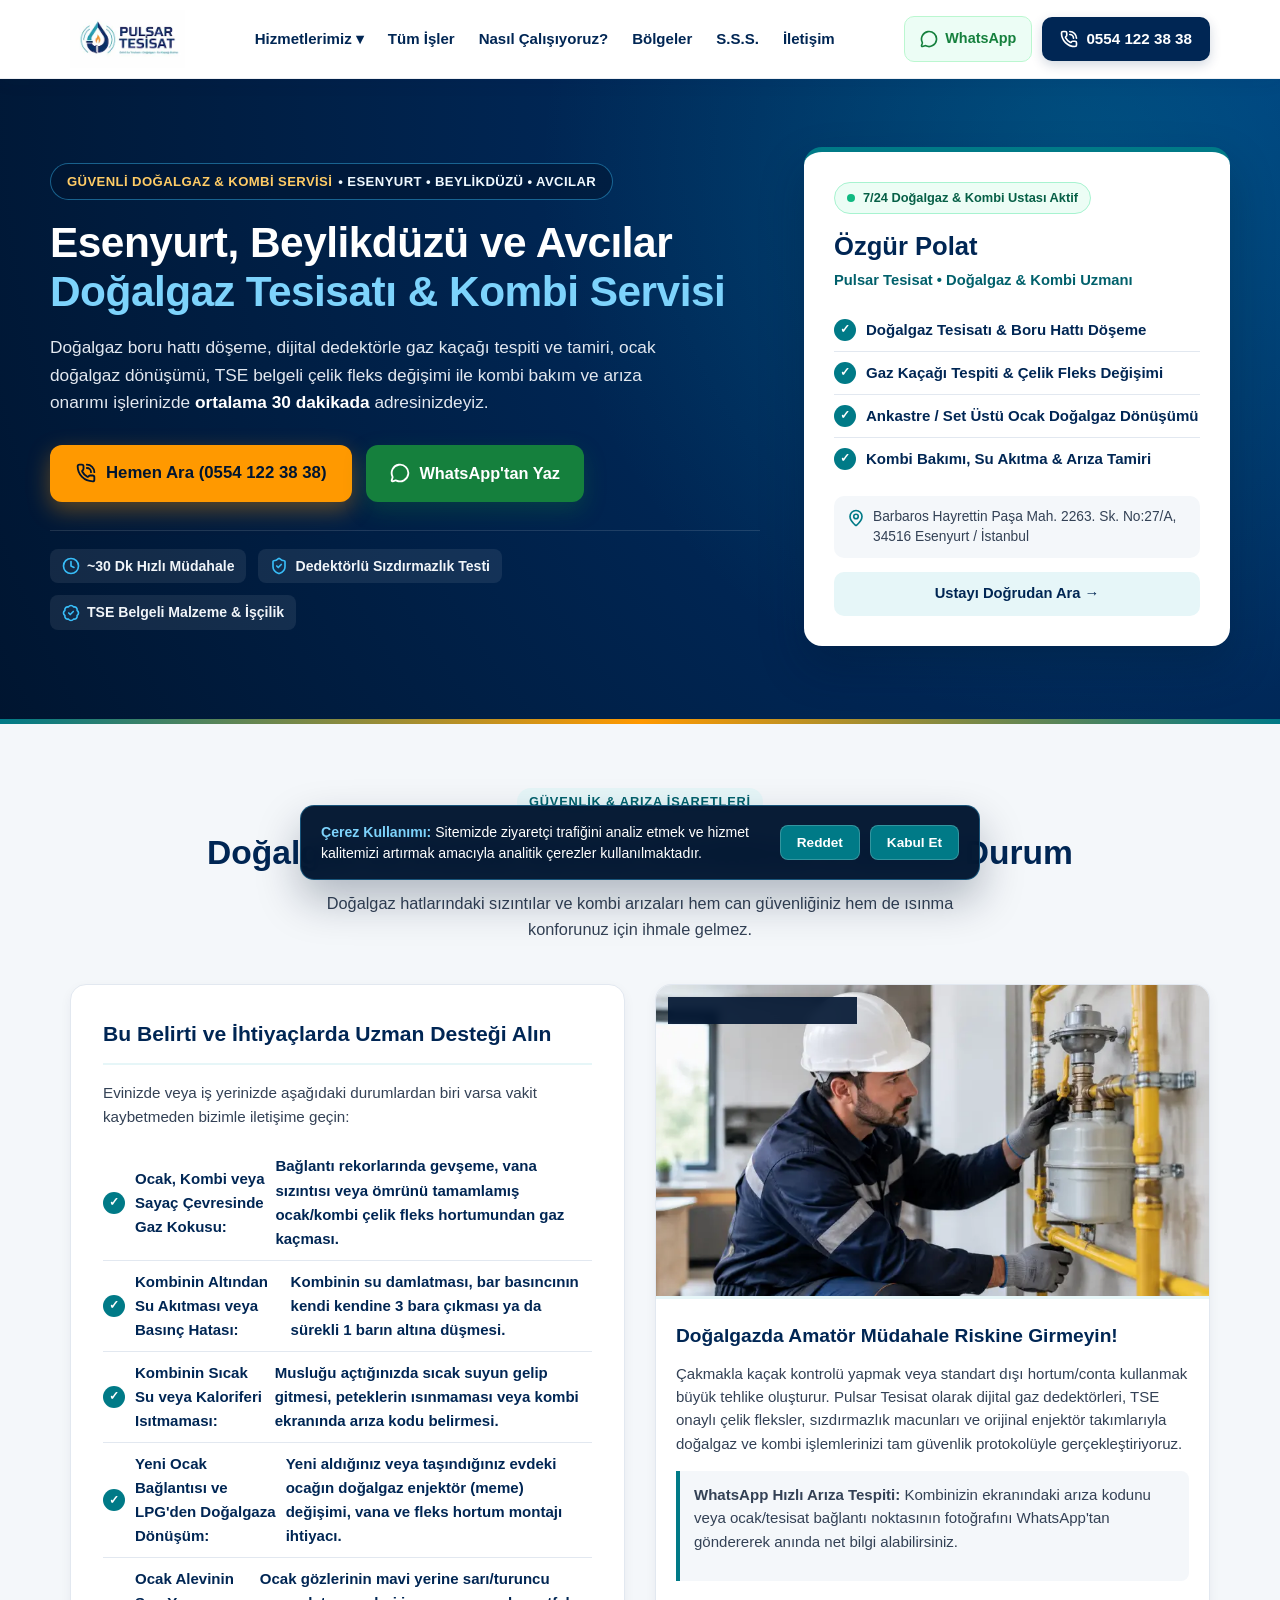
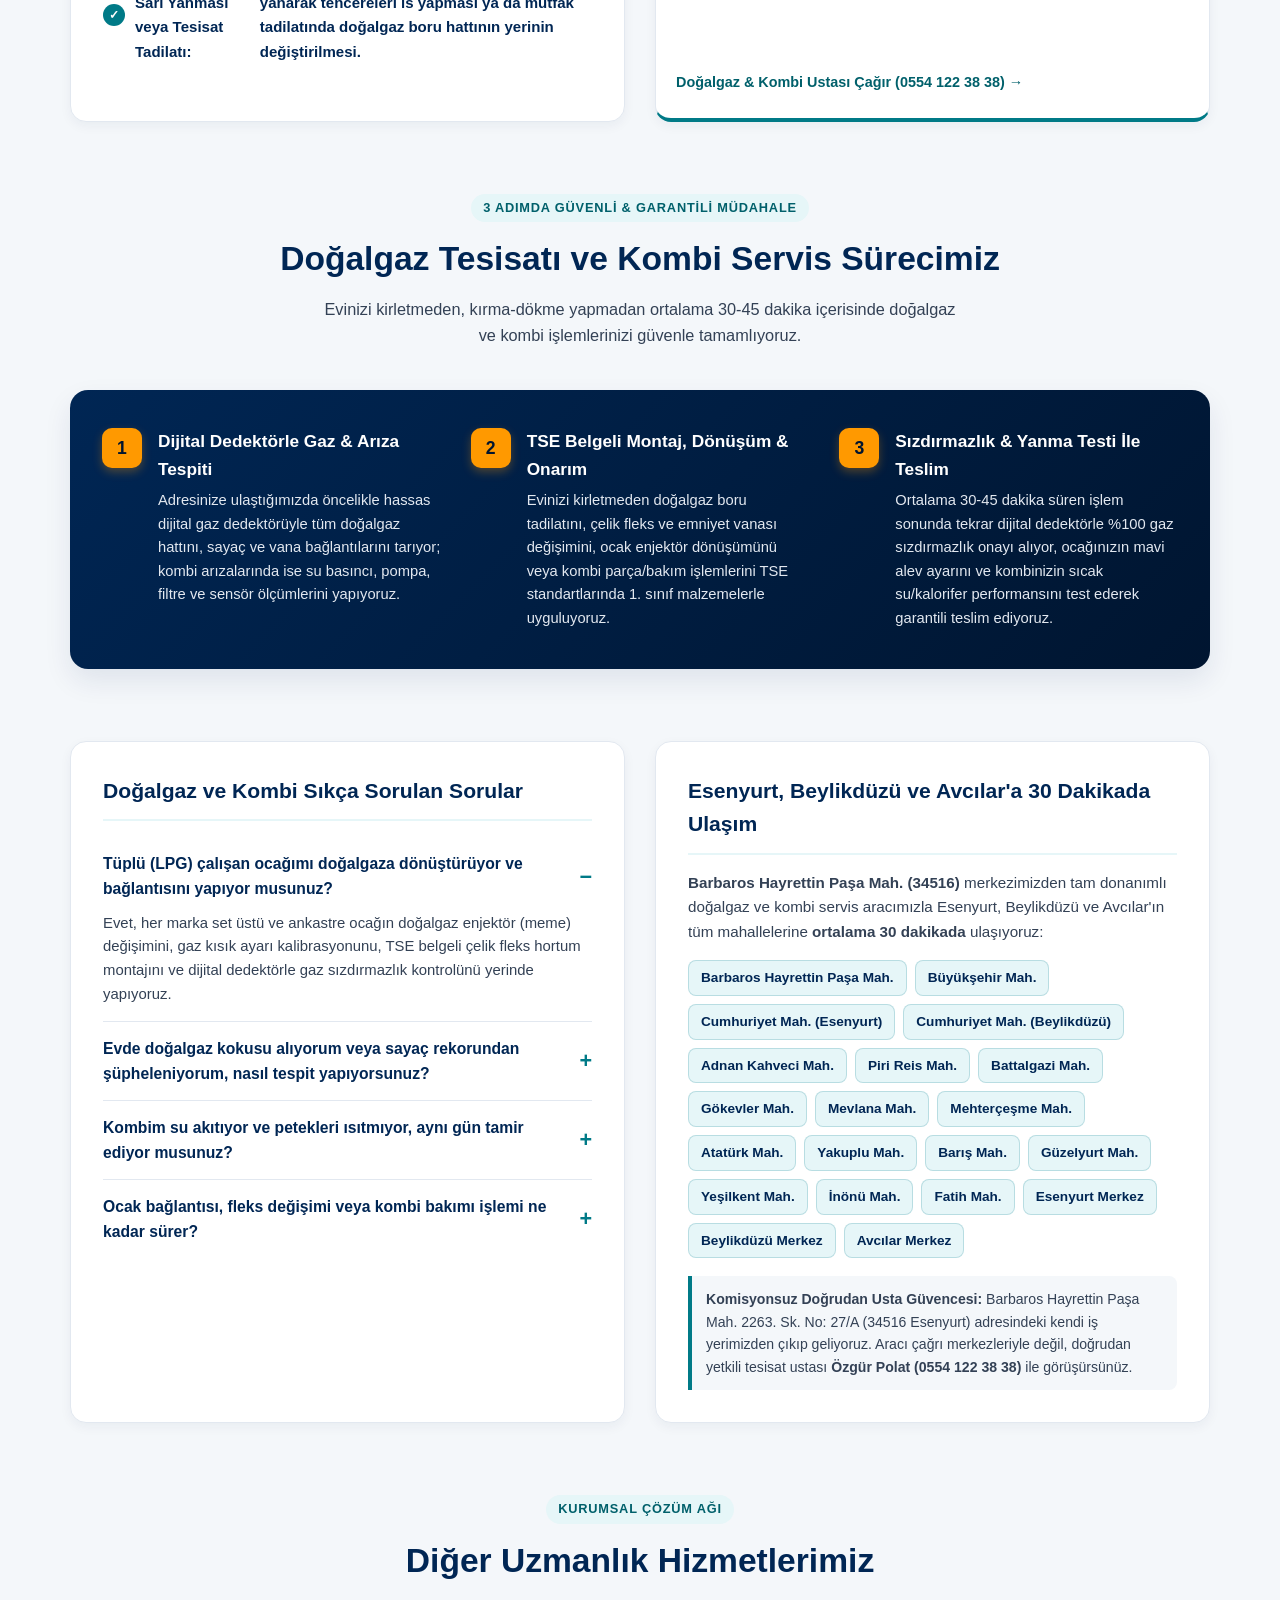
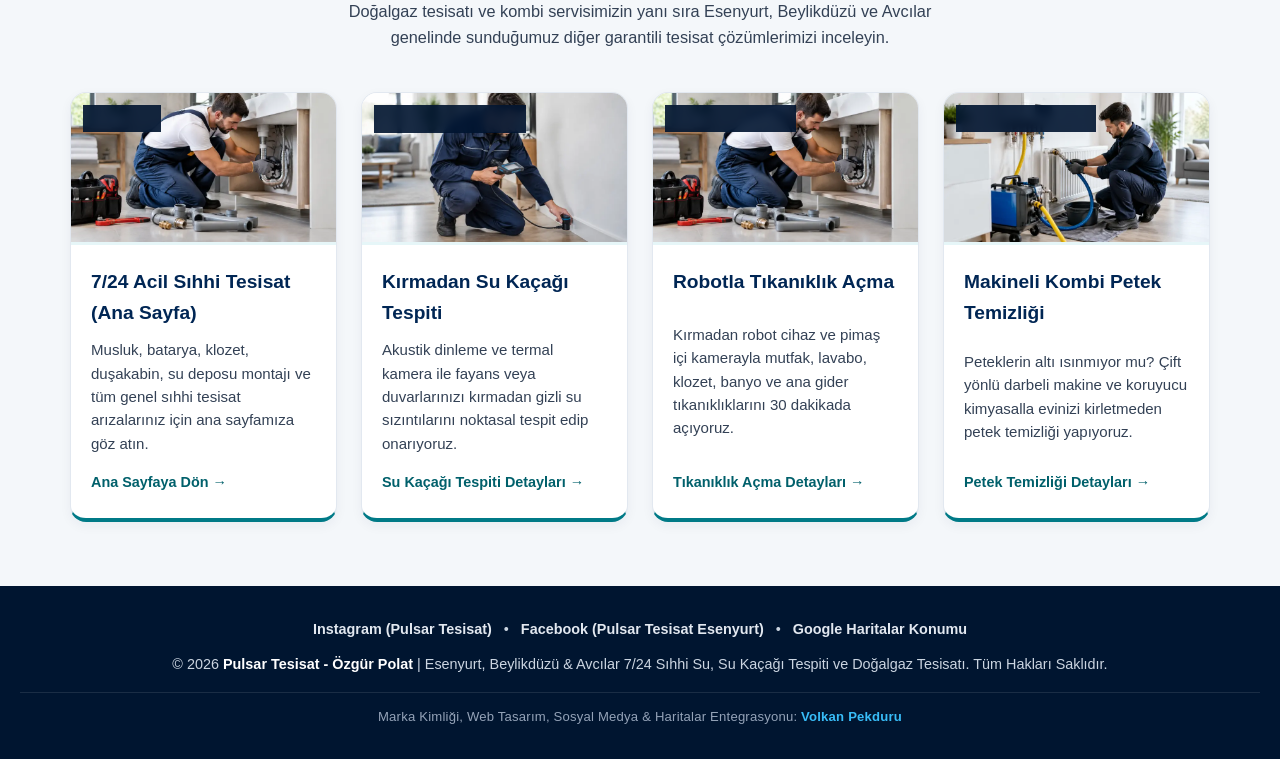
==== commit 88d20d83: "Add files via upload" ====
--- a/dogalgaz-kombi-servisi.html
+++ b/dogalgaz-kombi-servisi.html
@@ -16,32 +16,46 @@
       });
     </script>
 
-    <!-- Google tag (gtag.js) -->
-    <script async src="https://googletagmanager.com/gtm.js?id=GTM-5T6CG87S"></script>
+    <!-- KVKK & 100/100 PageSpeed Google Analytics (G-2M4X80LP5Z) -->
     <script>
       window.dataLayer = window.dataLayer || [];
       function gtag() {
         dataLayer.push(arguments);
       }
-      gtag("js", new Date());
+      (function () {
+        var consentState = "denied";
+        try {
+          if (localStorage.getItem("pulsar_cookie_consent") === "granted") {
+            consentState = "granted";
+          }
+        } catch (e) {}
+
+        gtag("consent", "default", {
+          analytics_storage: consentState,
+          ad_storage: "denied",
+          ad_user_data: "denied",
+          ad_personalization: "denied",
+        });
+        gtag("js", new Date());
+        gtag("config", "G-2M4X80LP5Z");
+
+        var gaLoaded = false;
+        function loadGA() {
+          if (gaLoaded) return;
+          gaLoaded = true;
+          var s = document.createElement("script");
+          s.async = true;
+          s.src = "https://googletagmanager.com" + "/gtag/js?id=G-2M4X80LP5Z";
+          document.head.appendChild(s);
+        }
+
+        ["scroll", "mousemove", "touchstart", "click", "keydown"].forEach(function (evt) {
+          window.addEventListener(evt, loadGA, { once: true, passive: true });
+        });
+        setTimeout(loadGA, 3500);
+      })();
     </script>
 
-    <!-- Telefon, WhatsApp ve Harita Tıklama Takibi -->
-    <script>
-      document.addEventListener("click", function (e) {
-        const link = e.target.closest("a");
-        if (!link) return;
-        const href = link.getAttribute("href") || "";
-
-        if (href.startsWith("tel:")) {
-          gtag("event", "telefon_aramasi", { event_category: "iletisim", event_label: "0554 122 38 38" });
-        } else if (href.includes("wa.me") || href.includes("whatsapp")) {
-          gtag("event", "whatsapp_tiklama", { event_category: "iletisim", event_label: "WhatsApp Mesaj" });
-        } else if (href.includes("/maps") || href.includes("maps.") || href.includes("share.google")) {
-          gtag("event", "harita_yol_tarifi", { event_category: "konum", event_label: "Google Haritalar" });
-        }
-      });
-    </script>
     <meta charset="UTF-8" />
     <meta name="viewport" content="width=device-width, initial-scale=1.0" />
     <title>Esenyurt, Beylikdüzü ve Avcılar Doğalgaz Tesisatı & Kombi Servisi | Pulsar Tesisat</title>
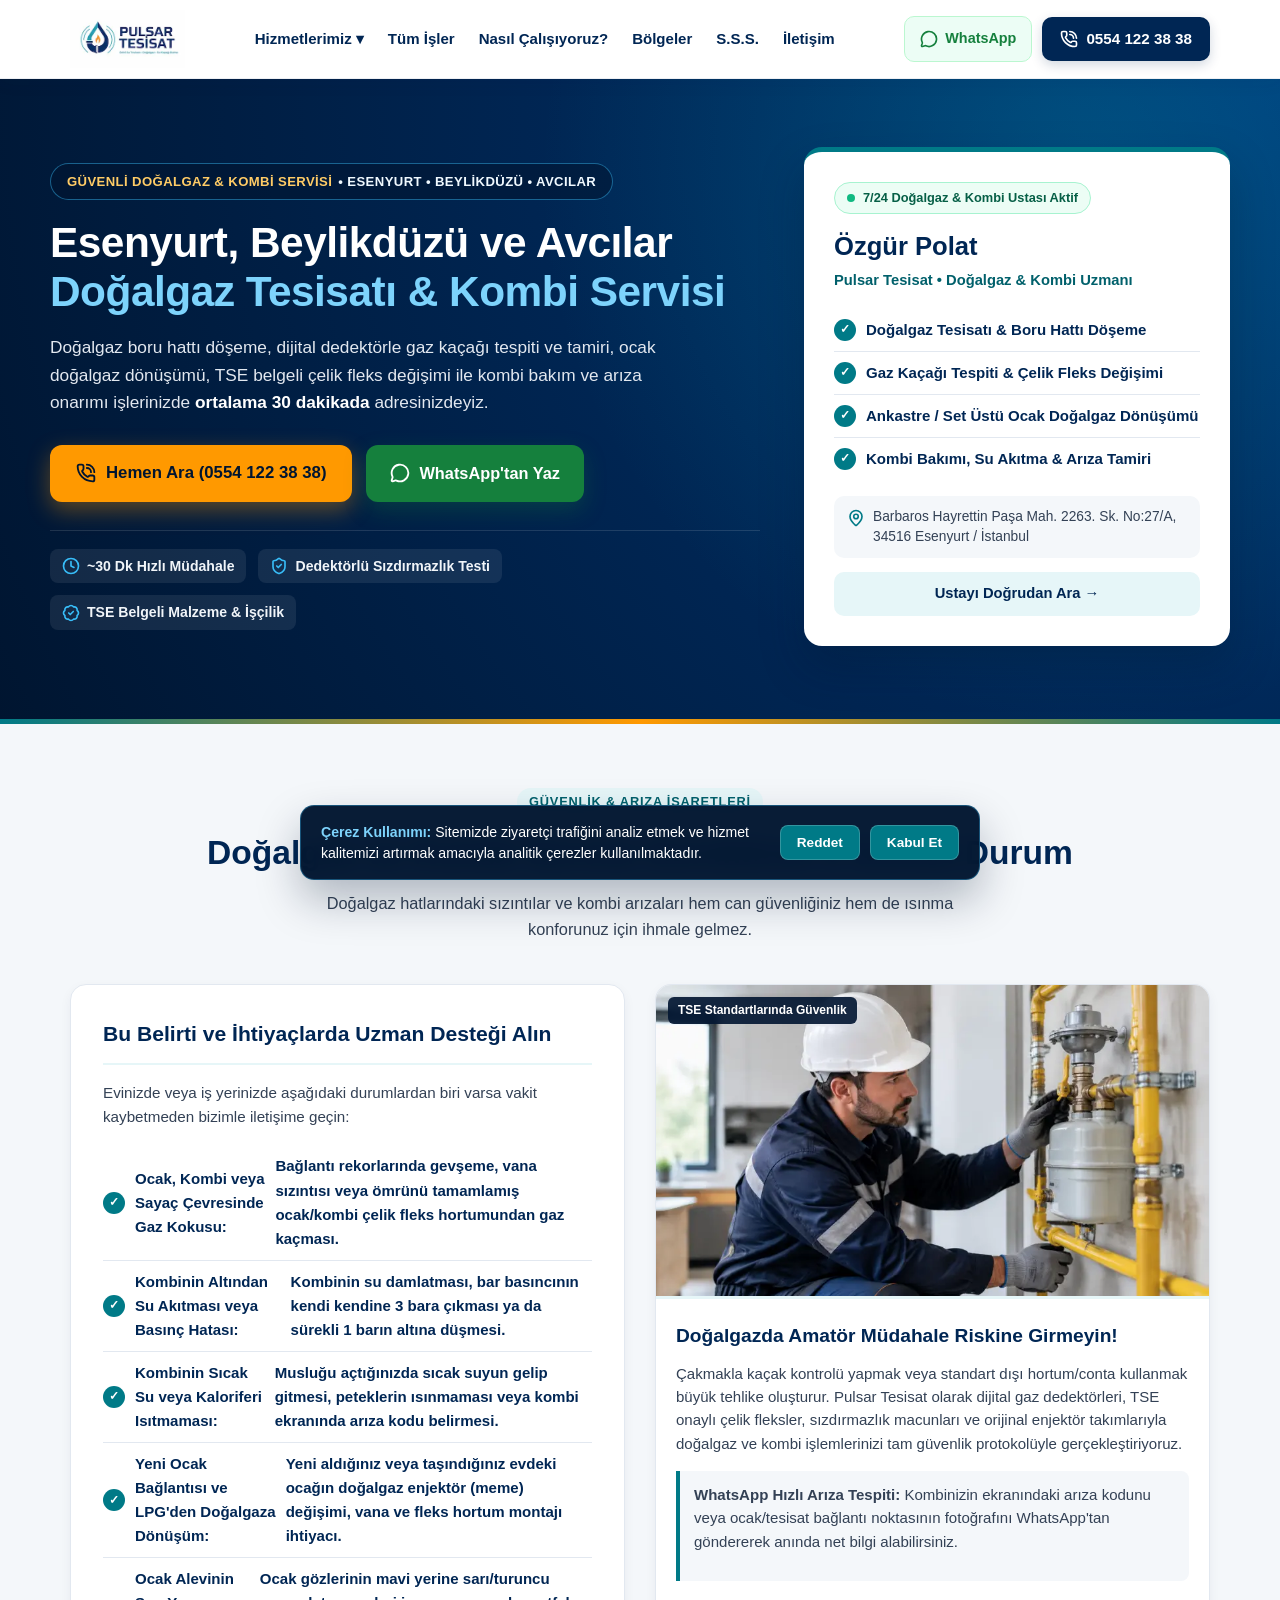
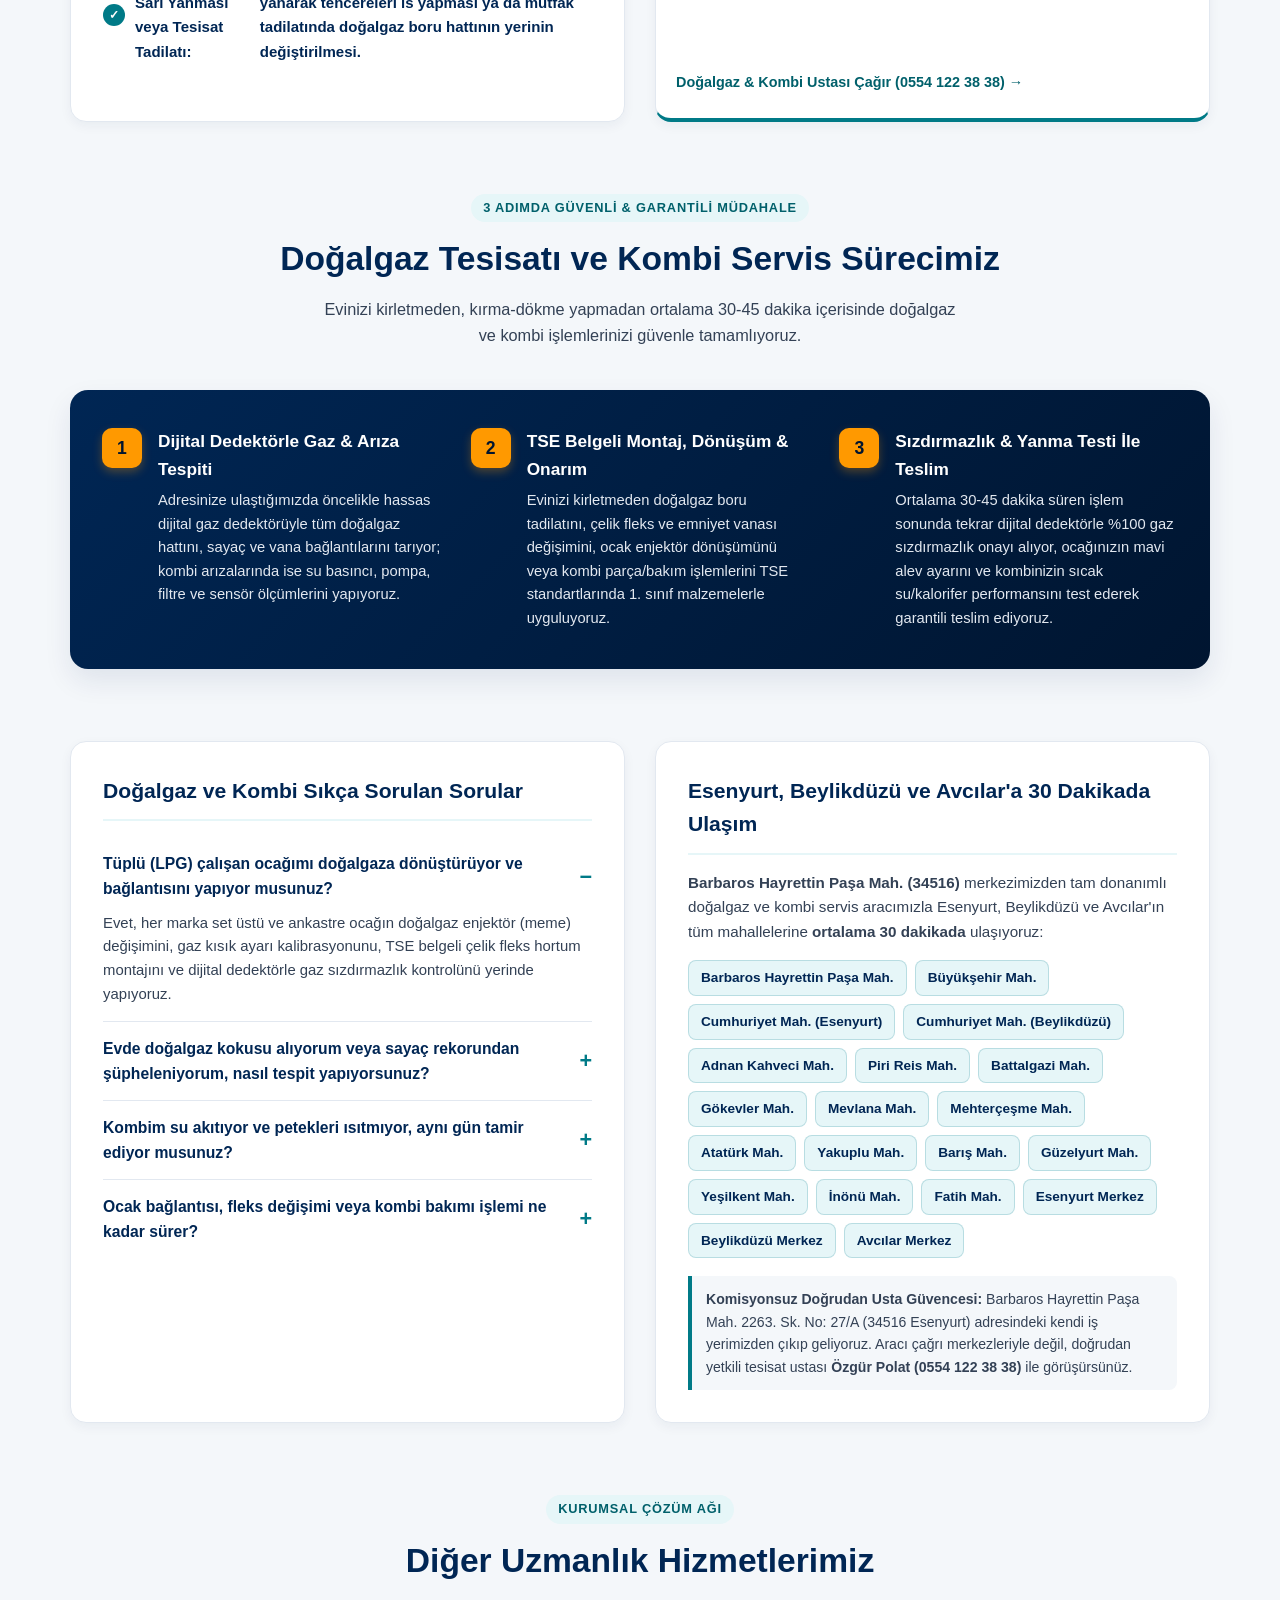
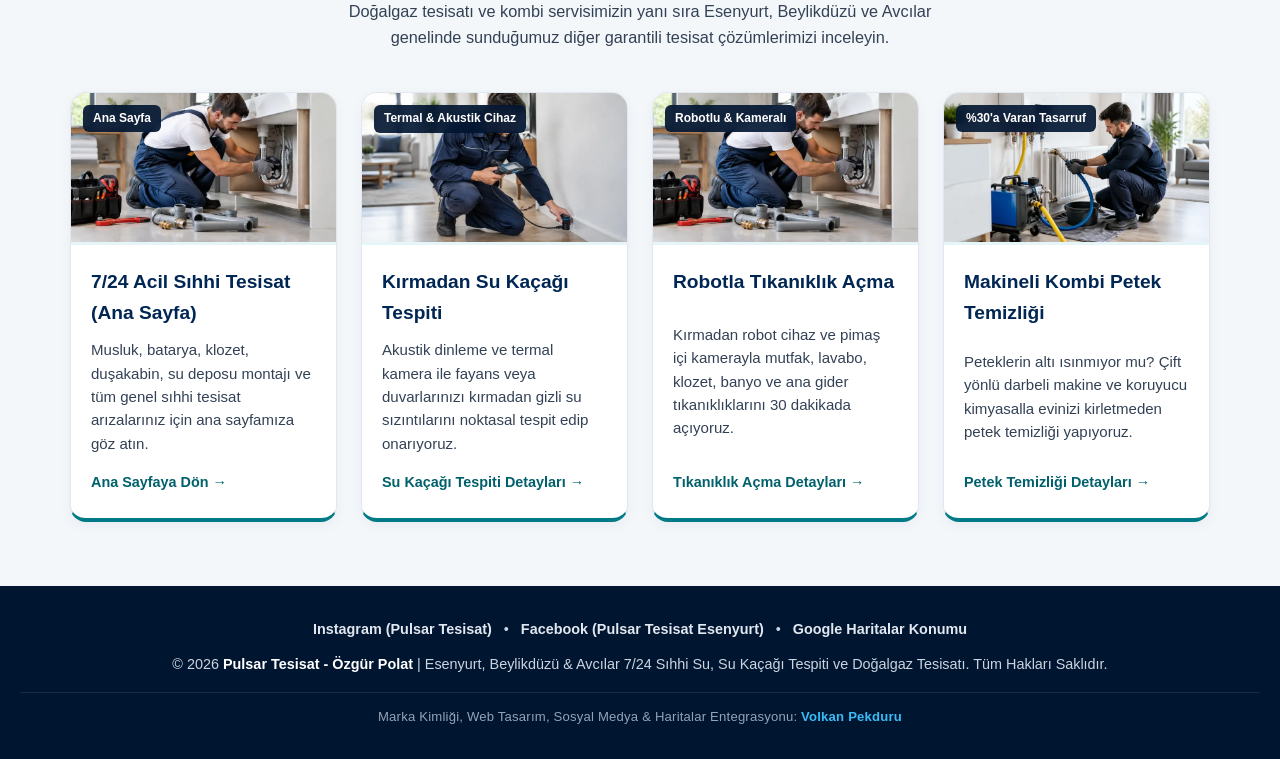
==== commit 74f9bbd6: "Add files via upload" ====
--- a/dogalgaz-kombi-servisi.html
+++ b/dogalgaz-kombi-servisi.html
@@ -68,8 +68,8 @@
     <meta name="ICBM" content="41.0272691, 28.6431282" />
 
     <link rel="canonical" href="https://pulsartesisat.com/dogalgaz-kombi-servisi.html" />
-    <link rel="icon" href="https://pulsartesisat.com" sizes="192x192" type="image/png" />
-    <link rel="apple-touch-icon" href="https://pulsartesisat.com" />
+    <link rel="icon" href="https://pulsartesisat.com/favicon.png" sizes="192x192" type="image/png" />
+    <link rel="apple-touch-icon" href="https://pulsartesisat.com/favicon.png" />
 
     <!-- Open Graph / WhatsApp & Sosyal Medya Önizleme -->
     <meta property="og:type" content="website" />
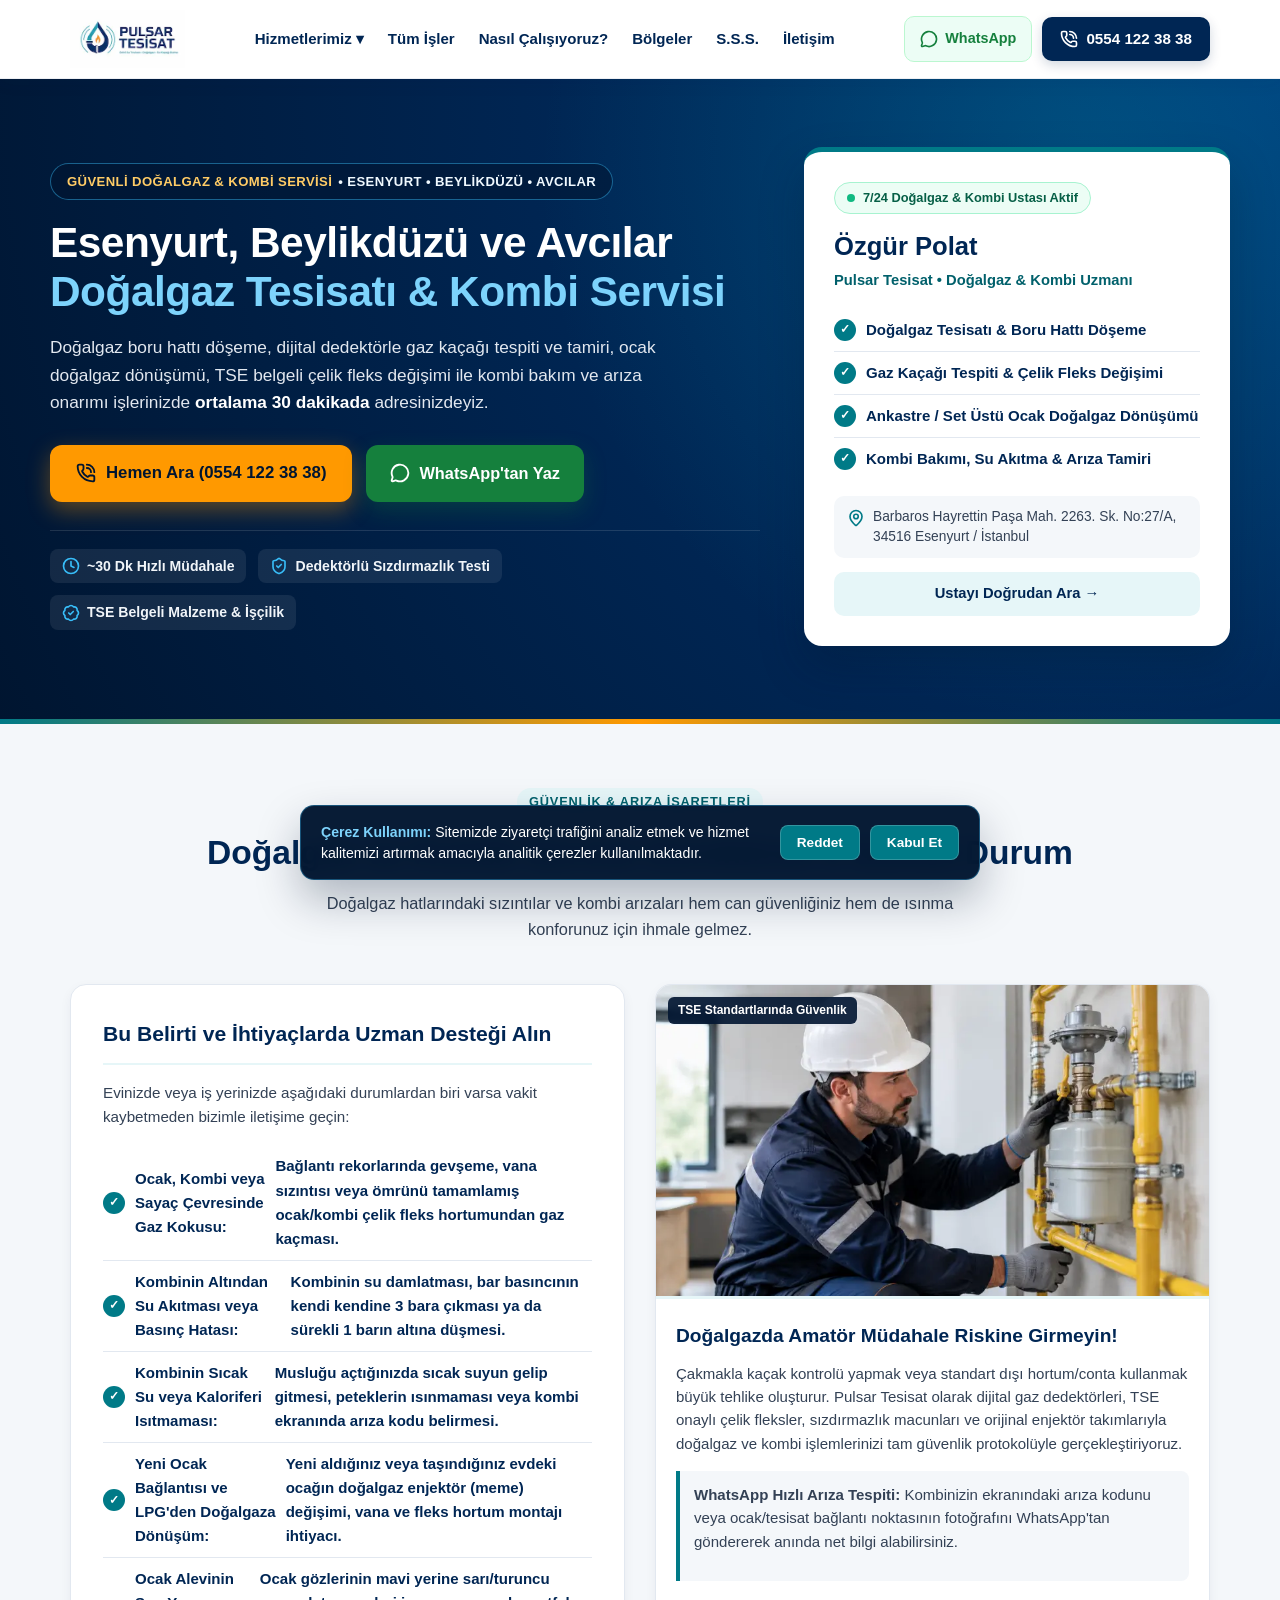
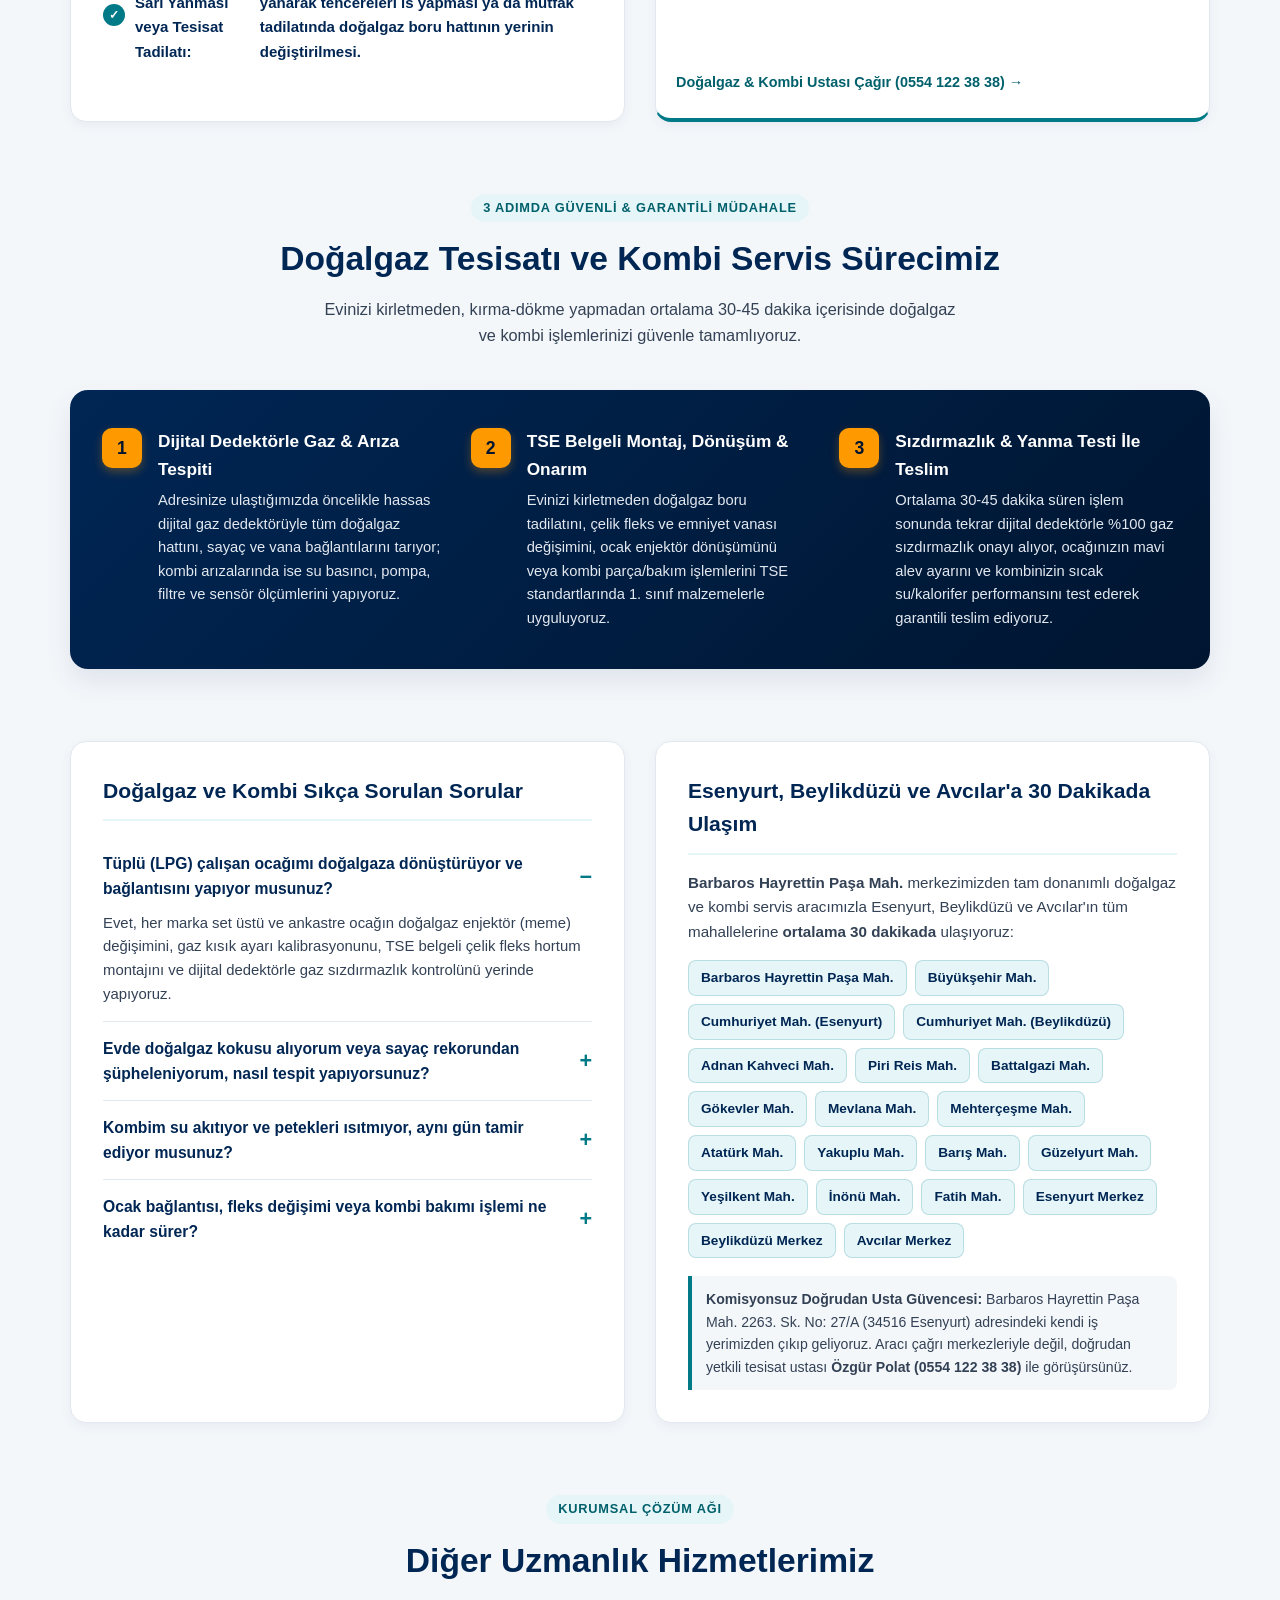
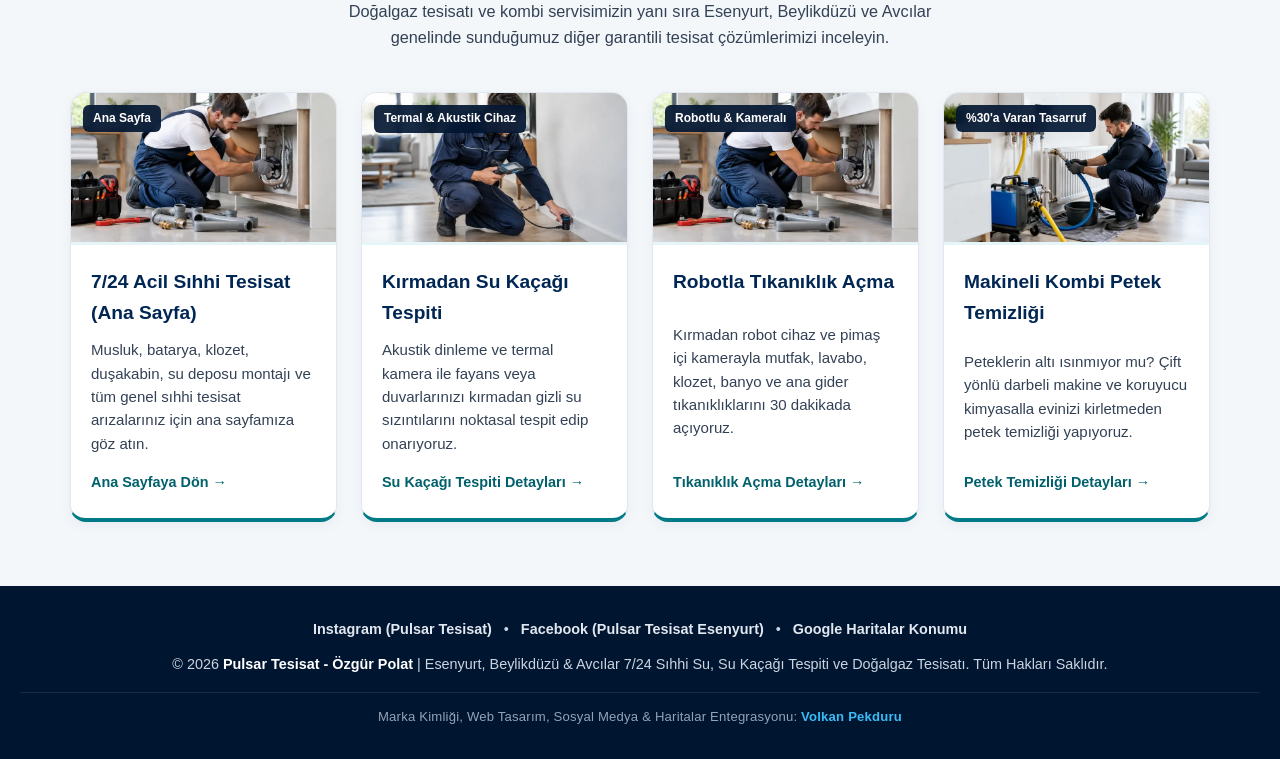
==== commit 9aadd611: "Fix typo in service area description" ====
--- a/dogalgaz-kombi-servisi.html
+++ b/dogalgaz-kombi-servisi.html
@@ -1,21 +1,6 @@
 <!doctype html>
 <html lang="tr">
   <head>
-    <!-- KVKK & Google Consent Mode Varsayılan Ayarı -->
-    <script>
-      window.dataLayer = window.dataLayer || [];
-      function gtag() {
-        dataLayer.push(arguments);
-      }
-      const savedConsent = localStorage.getItem("pulsar_cookie_consent");
-      gtag("consent", "default", {
-        analytics_storage: savedConsent === "granted" ? "granted" : "denied",
-        ad_storage: "denied",
-        ad_user_data: "denied",
-        ad_personalization: "denied",
-      });
-    </script>
-
     <!-- KVKK & 100/100 PageSpeed Google Analytics (G-2M4X80LP5Z) -->
     <script>
       window.dataLayer = window.dataLayer || [];
@@ -104,7 +89,11 @@
         "provider": {
           "@type": "Plumber",
           "@id": "https://pulsartesisat.com/#plumber",
-          "name": "Pulsar Tesisat - Özgür Polat",
+          "name": "Pulsar Tesisat",
+          "founder": {
+            "@type": "Person",
+            "name": "Özgür Polat"
+          },
           "url": "https://pulsartesisat.com/",
           "logo": {
             "@type": "ImageObject",
@@ -161,7 +150,19 @@
       }
     </script>
 
-    <!-- 2. Sıkça Sorulan Sorular (FAQPage) Yapısal Veri Şeması (JSON-LD) -->
+    <!-- 2. İçerik Haritası (BreadcrumbList) Yapısal Veri Şeması -->
+    <script type="application/ld+json">
+      {
+        "@context": "https://schema.org",
+        "@type": "BreadcrumbList",
+        "itemListElement": [
+          { "@type": "ListItem", "position": 1, "name": "Pulsar Tesisat", "item": "https://pulsartesisat.com/" },
+          { "@type": "ListItem", "position": 2, "name": "Doğalgaz Tesisatı & Kombi Servisi", "item": "https://pulsartesisat.com/dogalgaz-kombi-servisi.html" }
+        ]
+      }
+    </script>
+
+    <!-- 3. Sıkça Sorulan Sorular (FAQPage) Yapısal Veri Şeması (JSON-LD) -->
     <script type="application/ld+json">
       {
         "@context": "https://schema.org",
@@ -427,7 +428,7 @@
           <!-- Bölüm 5: Bölgesel Ulaşım -->
           <div class="card-panel" id="bolgesel-ulasim">
             <h2>Esenyurt, Beylikdüzü ve Avcılar'a 30 Dakikada Ulaşım</h2>
-            <p class="panel-desc"><strong>Barbaros Hayrettin Paşa Mah. (34516)</strong> merkezimizden tam donanımlı doğalgaz ve kombi servis aracımızla Esenyurt, Beylikdüzü ve Avcılar'ın tüm mahallelerine <strong>ortalama 30 dakikada</strong> ulaşıyoruz:</p>
+            <p class="panel-desc"><strong>Barbaros Hayrettin Paşa Mah.</strong> merkezimizden tam donanımlı doğalgaz ve kombi servis aracımızla Esenyurt, Beylikdüzü ve Avcılar'ın tüm mahallelerine <strong>ortalama 30 dakikada</strong> ulaşıyoruz:</p>
             <div class="neighborhood-tags" role="list">
               <span class="tag" role="listitem">Barbaros Hayrettin Paşa Mah.</span>
               <span class="tag" role="listitem">Büyükşehir Mah.</span>
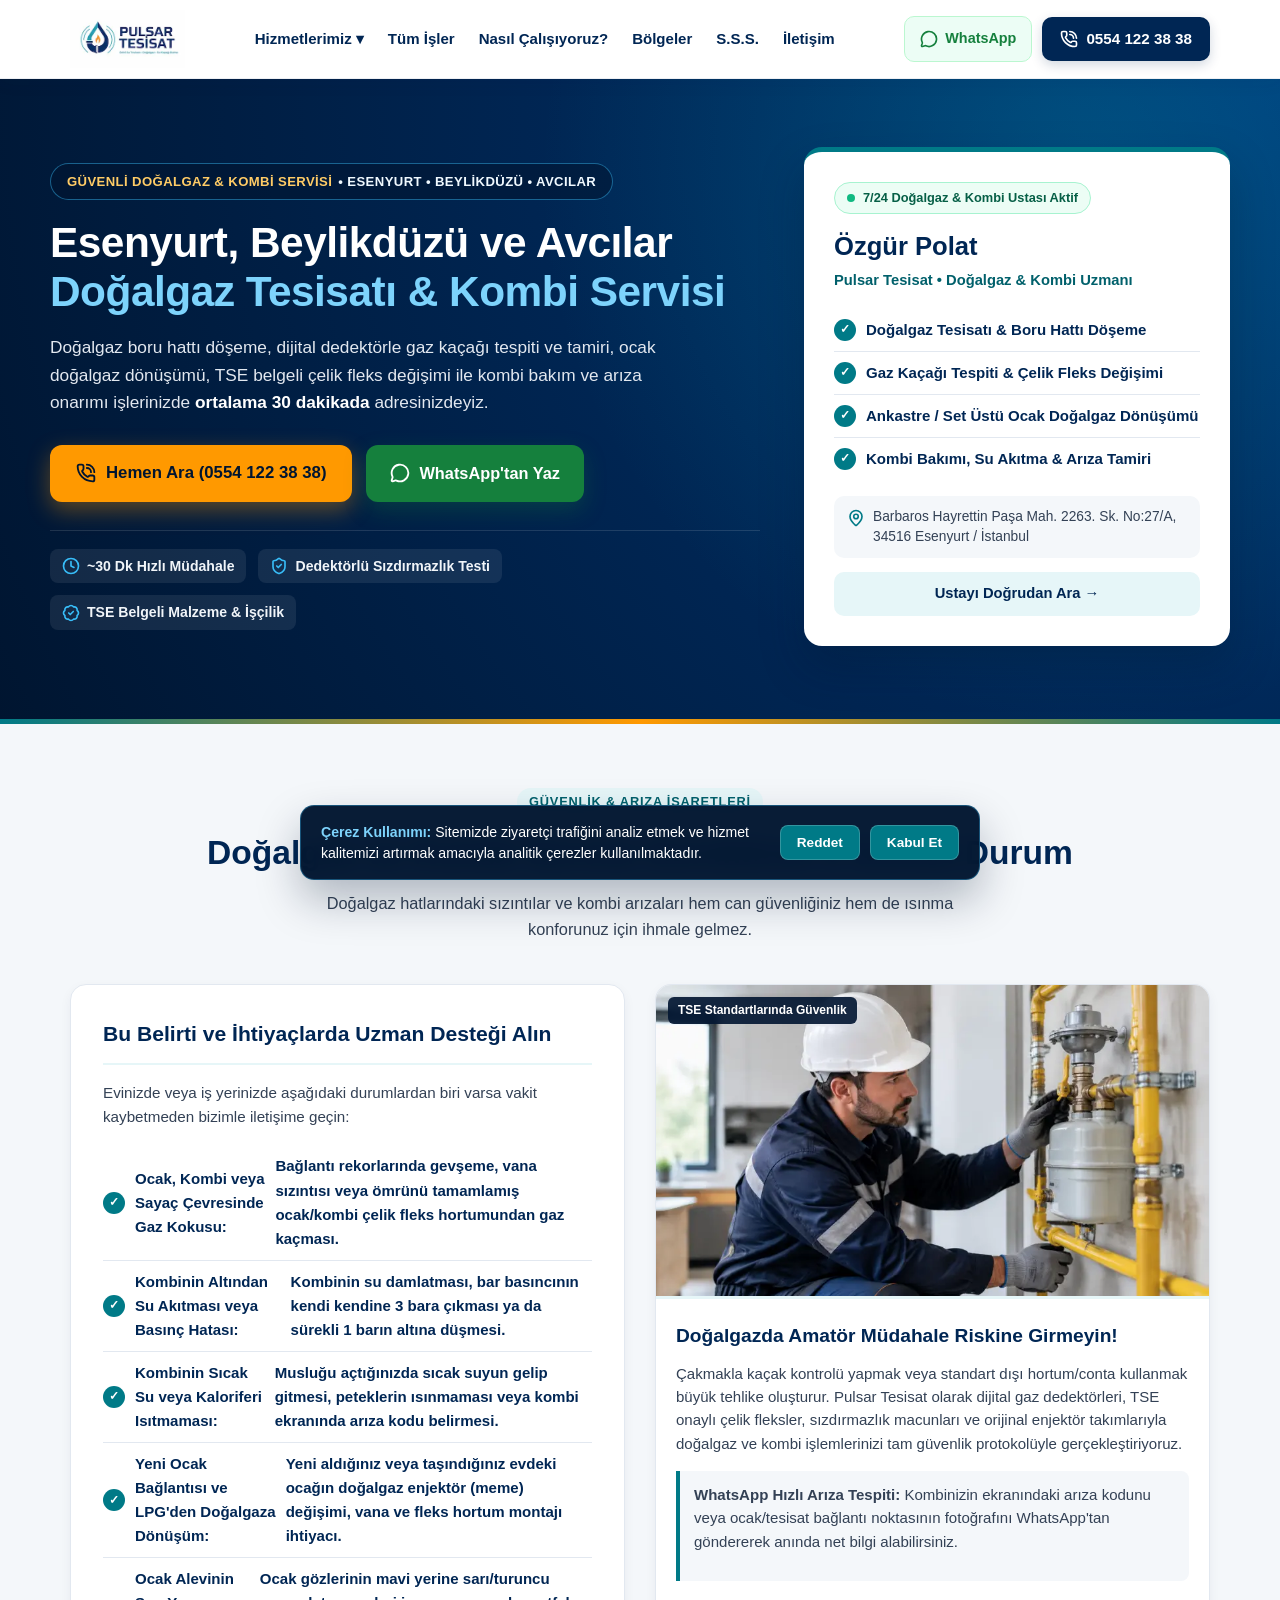
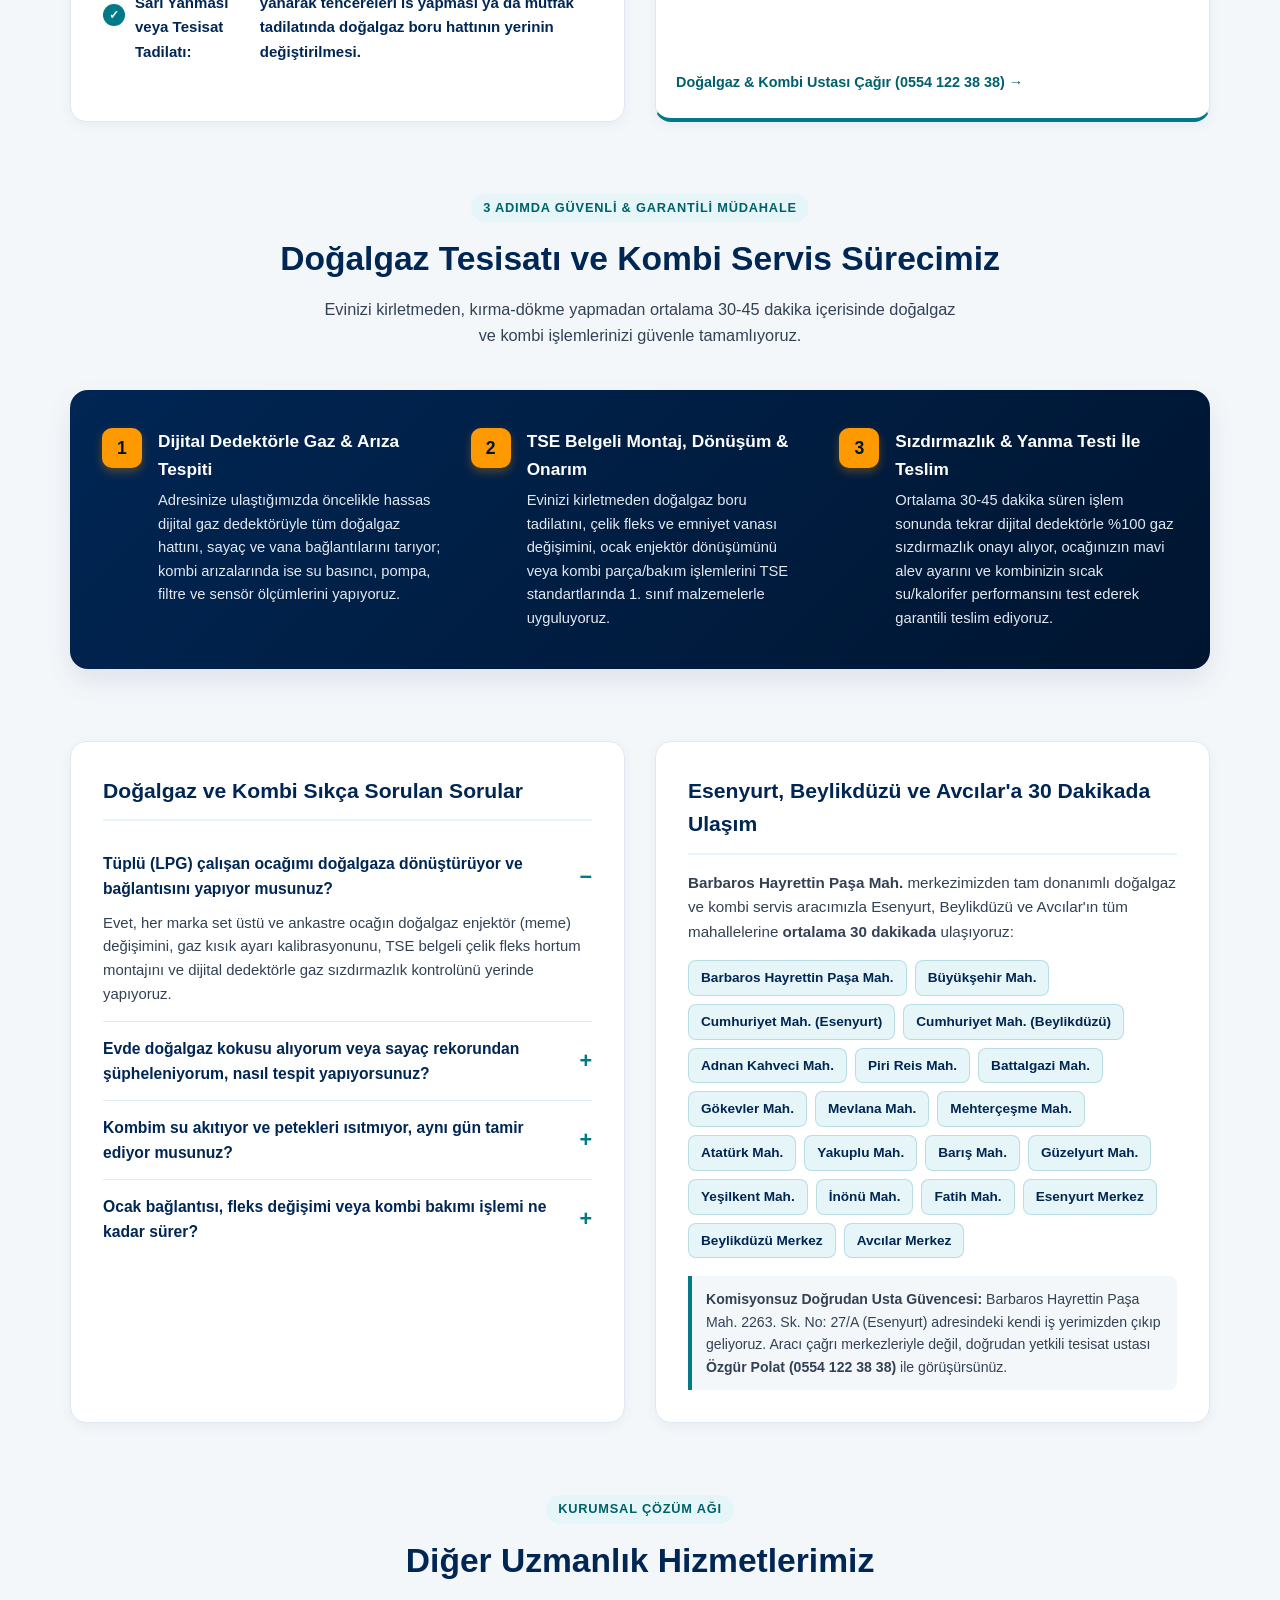
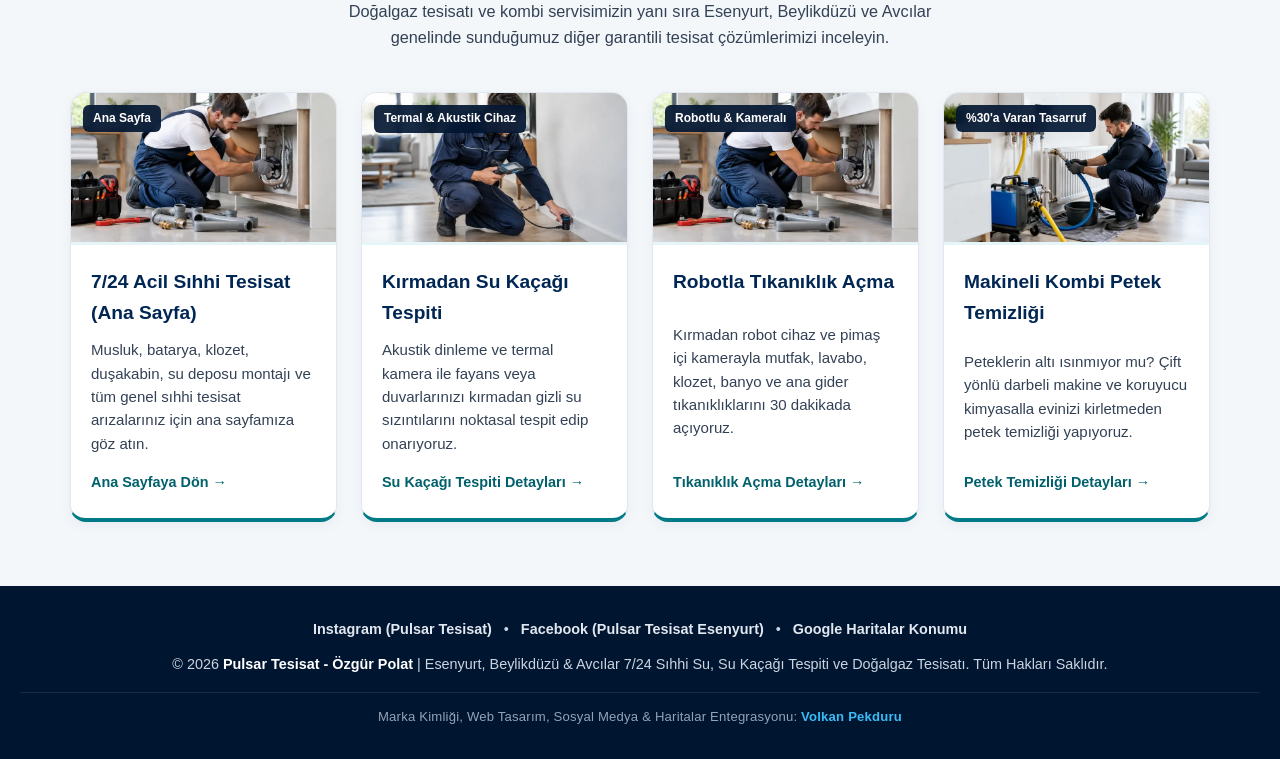
==== commit 66a18b89: "Update address format in service description" ====
--- a/dogalgaz-kombi-servisi.html
+++ b/dogalgaz-kombi-servisi.html
@@ -453,7 +453,7 @@
             </div>
             <div class="local-seo-note">
               <p>
-                <strong>Komisyonsuz Doğrudan Usta Güvencesi:</strong> Barbaros Hayrettin Paşa Mah. 2263. Sk. No: 27/A (34516 Esenyurt) adresindeki kendi iş yerimizden çıkıp geliyoruz. Aracı çağrı merkezleriyle değil, doğrudan yetkili tesisat ustası <strong>Özgür Polat (0554 122 38 38)</strong> ile
+                <strong>Komisyonsuz Doğrudan Usta Güvencesi:</strong> Barbaros Hayrettin Paşa Mah. 2263. Sk. No: 27/A (Esenyurt) adresindeki kendi iş yerimizden çıkıp geliyoruz. Aracı çağrı merkezleriyle değil, doğrudan yetkili tesisat ustası <strong>Özgür Polat (0554 122 38 38)</strong> ile
                 görüşürsünüz.
               </p>
             </div>
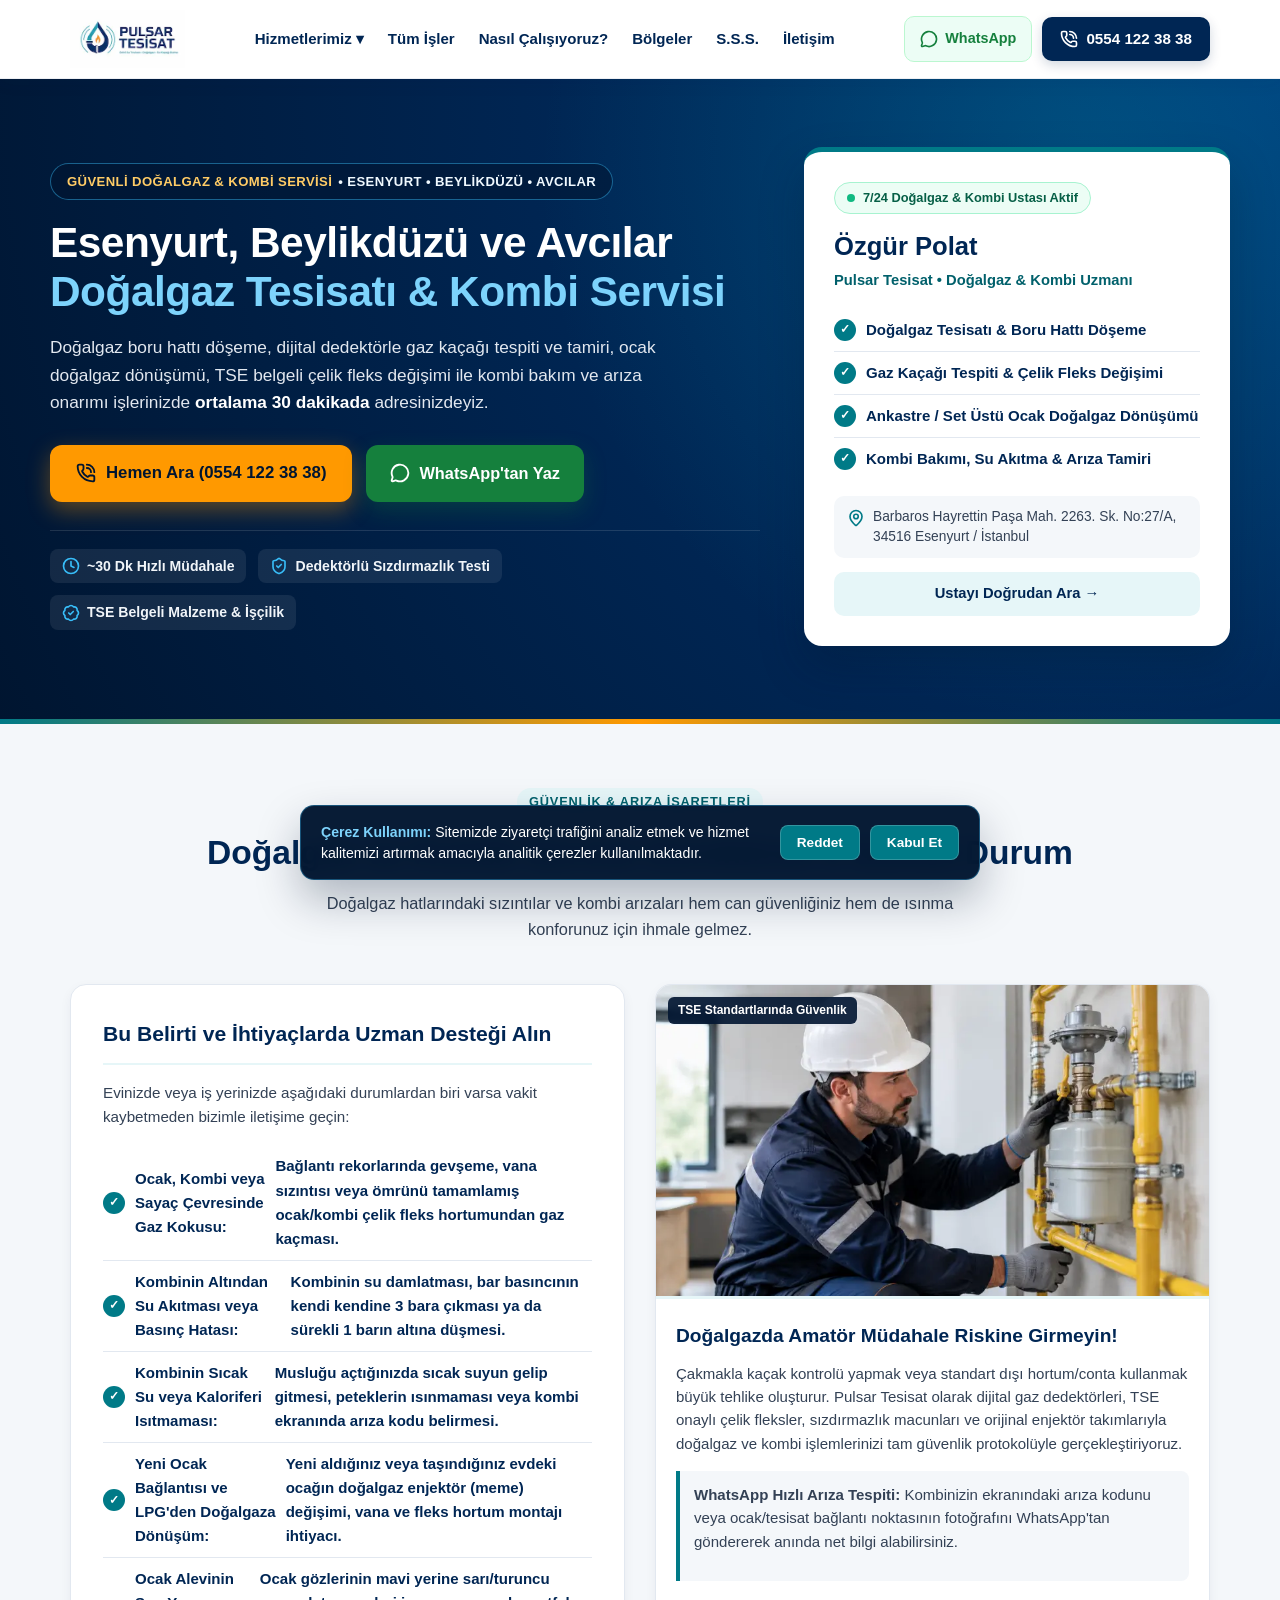
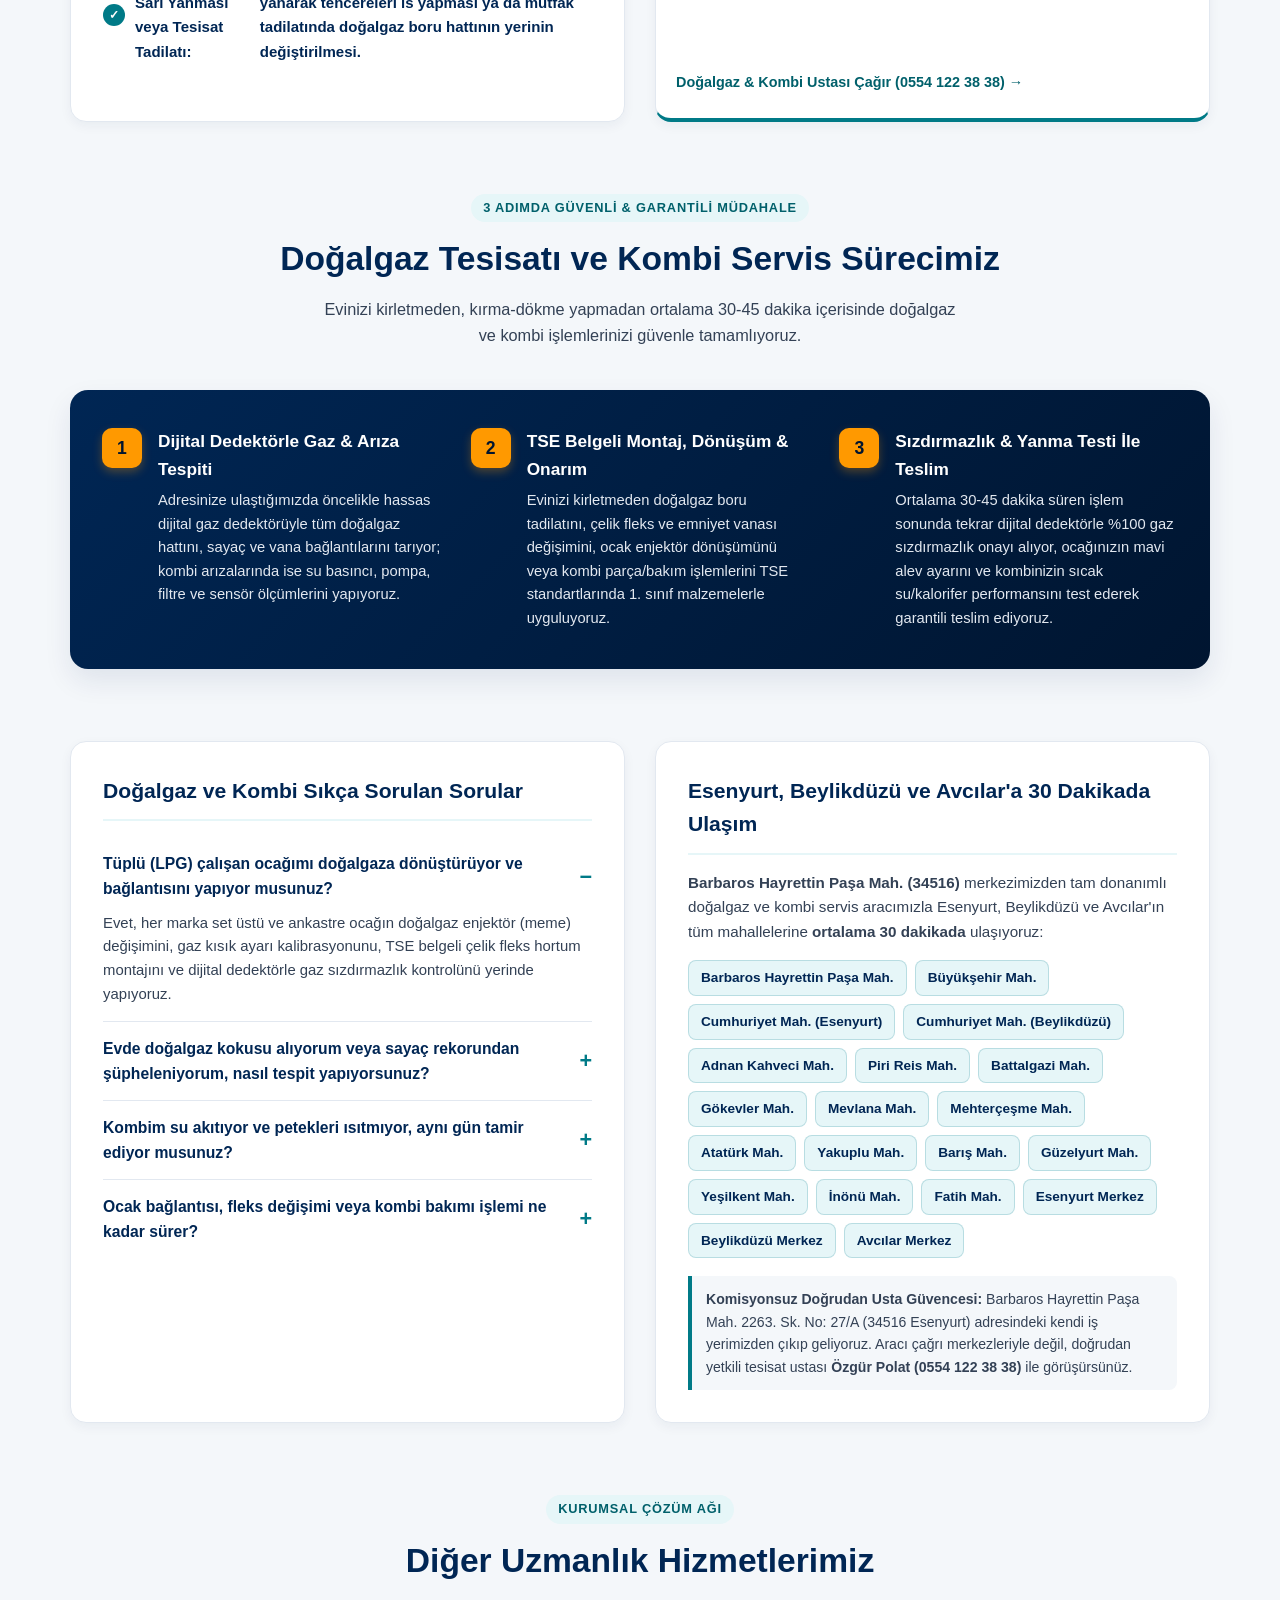
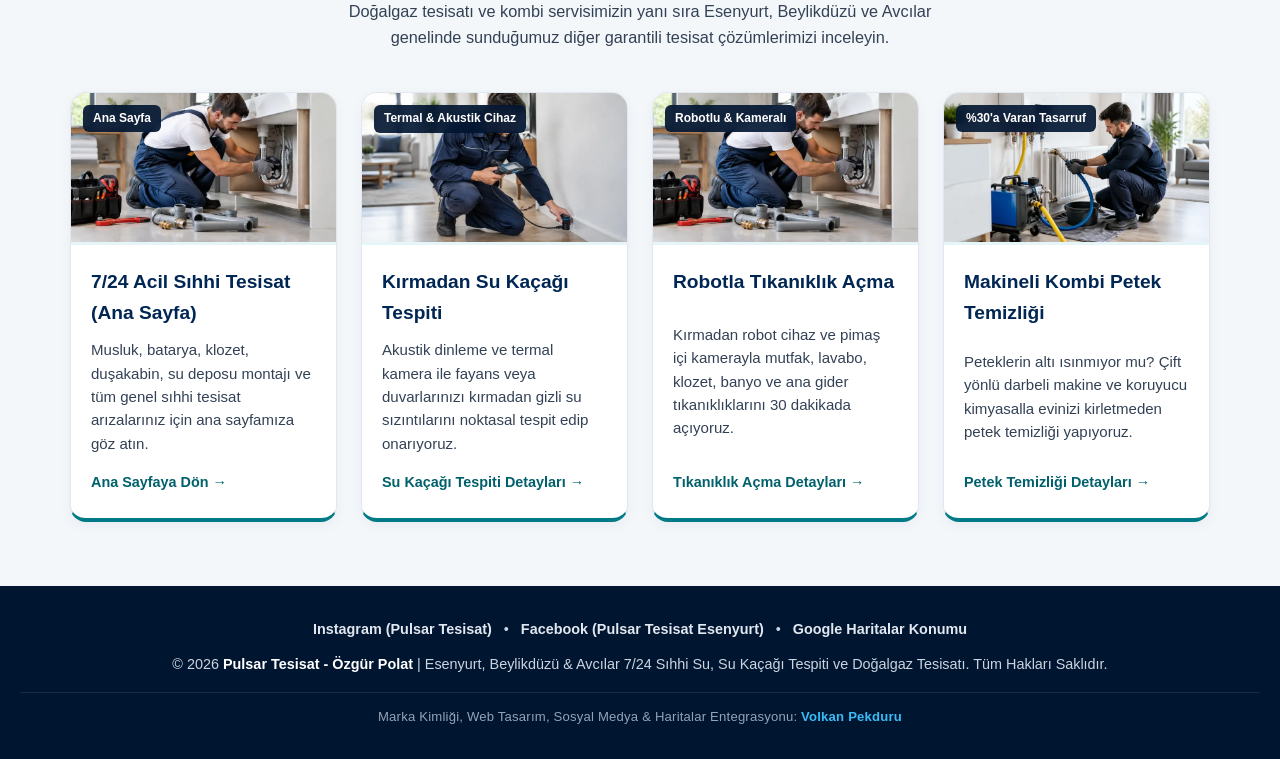
==== commit 77d46e7e: "Add files via upload" ====
--- a/dogalgaz-kombi-servisi.html
+++ b/dogalgaz-kombi-servisi.html
@@ -428,7 +428,7 @@
           <!-- Bölüm 5: Bölgesel Ulaşım -->
           <div class="card-panel" id="bolgesel-ulasim">
             <h2>Esenyurt, Beylikdüzü ve Avcılar'a 30 Dakikada Ulaşım</h2>
-            <p class="panel-desc"><strong>Barbaros Hayrettin Paşa Mah.</strong> merkezimizden tam donanımlı doğalgaz ve kombi servis aracımızla Esenyurt, Beylikdüzü ve Avcılar'ın tüm mahallelerine <strong>ortalama 30 dakikada</strong> ulaşıyoruz:</p>
+            <p class="panel-desc"><strong>Barbaros Hayrettin Paşa Mah. (34516)</strong> merkezimizden tam donanımlı doğalgaz ve kombi servis aracımızla Esenyurt, Beylikdüzü ve Avcılar'ın tüm mahallelerine <strong>ortalama 30 dakikada</strong> ulaşıyoruz:</p>
             <div class="neighborhood-tags" role="list">
               <span class="tag" role="listitem">Barbaros Hayrettin Paşa Mah.</span>
               <span class="tag" role="listitem">Büyükşehir Mah.</span>
@@ -453,7 +453,7 @@
             </div>
             <div class="local-seo-note">
               <p>
-                <strong>Komisyonsuz Doğrudan Usta Güvencesi:</strong> Barbaros Hayrettin Paşa Mah. 2263. Sk. No: 27/A (Esenyurt) adresindeki kendi iş yerimizden çıkıp geliyoruz. Aracı çağrı merkezleriyle değil, doğrudan yetkili tesisat ustası <strong>Özgür Polat (0554 122 38 38)</strong> ile
+                <strong>Komisyonsuz Doğrudan Usta Güvencesi:</strong> Barbaros Hayrettin Paşa Mah. 2263. Sk. No: 27/A (34516 Esenyurt) adresindeki kendi iş yerimizden çıkıp geliyoruz. Aracı çağrı merkezleriyle değil, doğrudan yetkili tesisat ustası <strong>Özgür Polat (0554 122 38 38)</strong> ile
                 görüşürsünüz.
               </p>
             </div>
